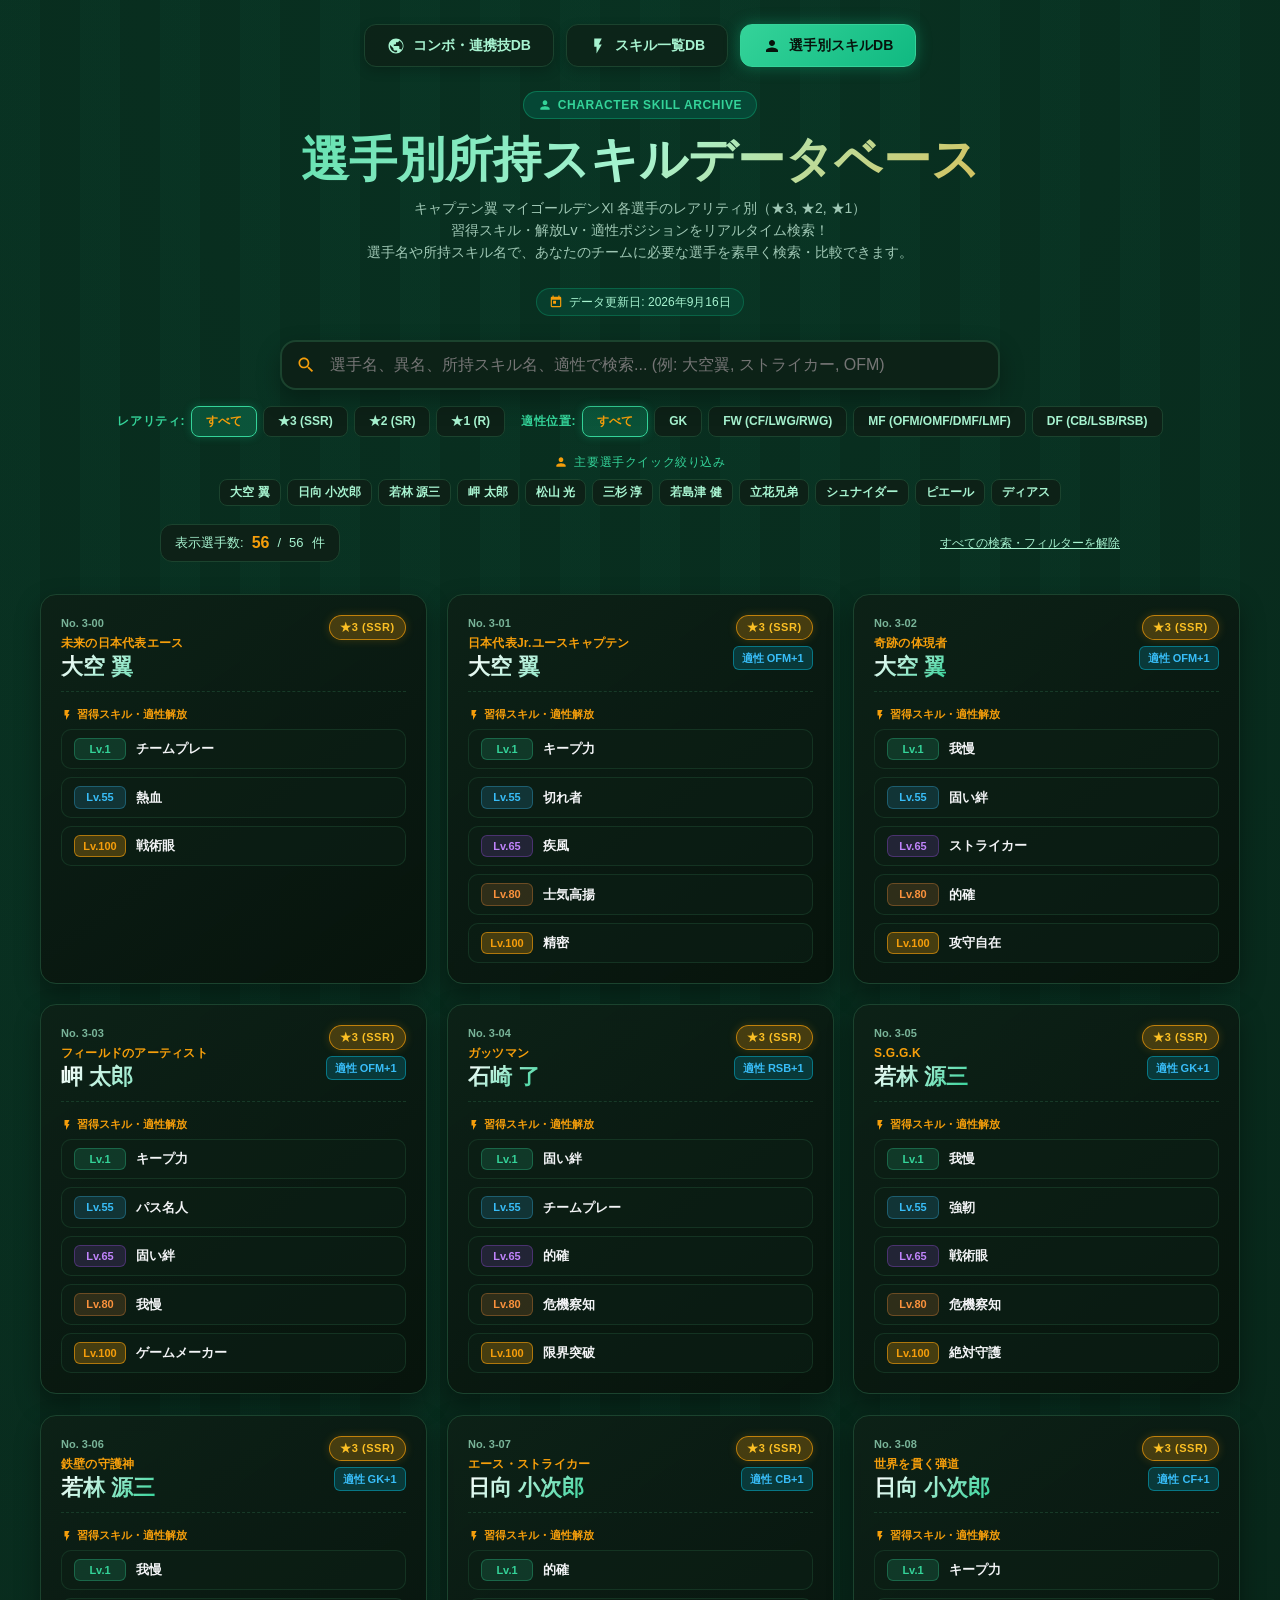
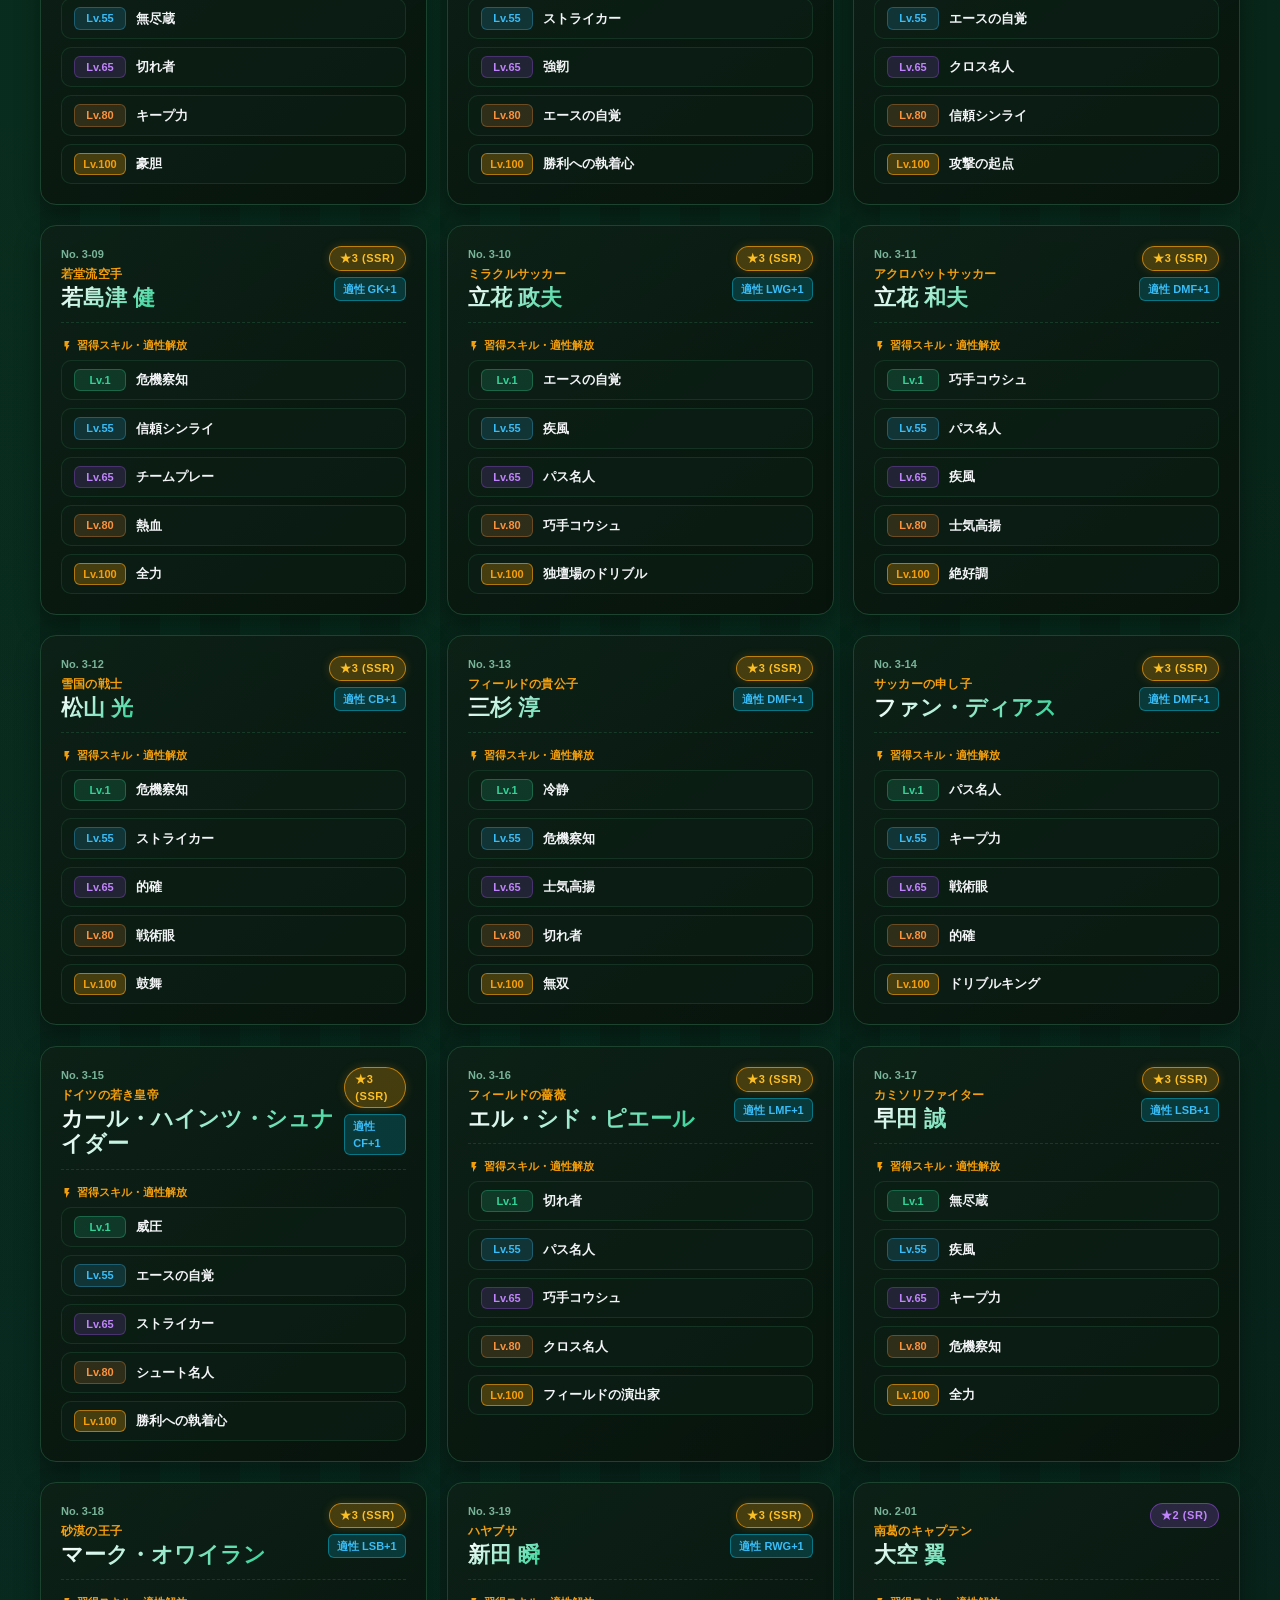
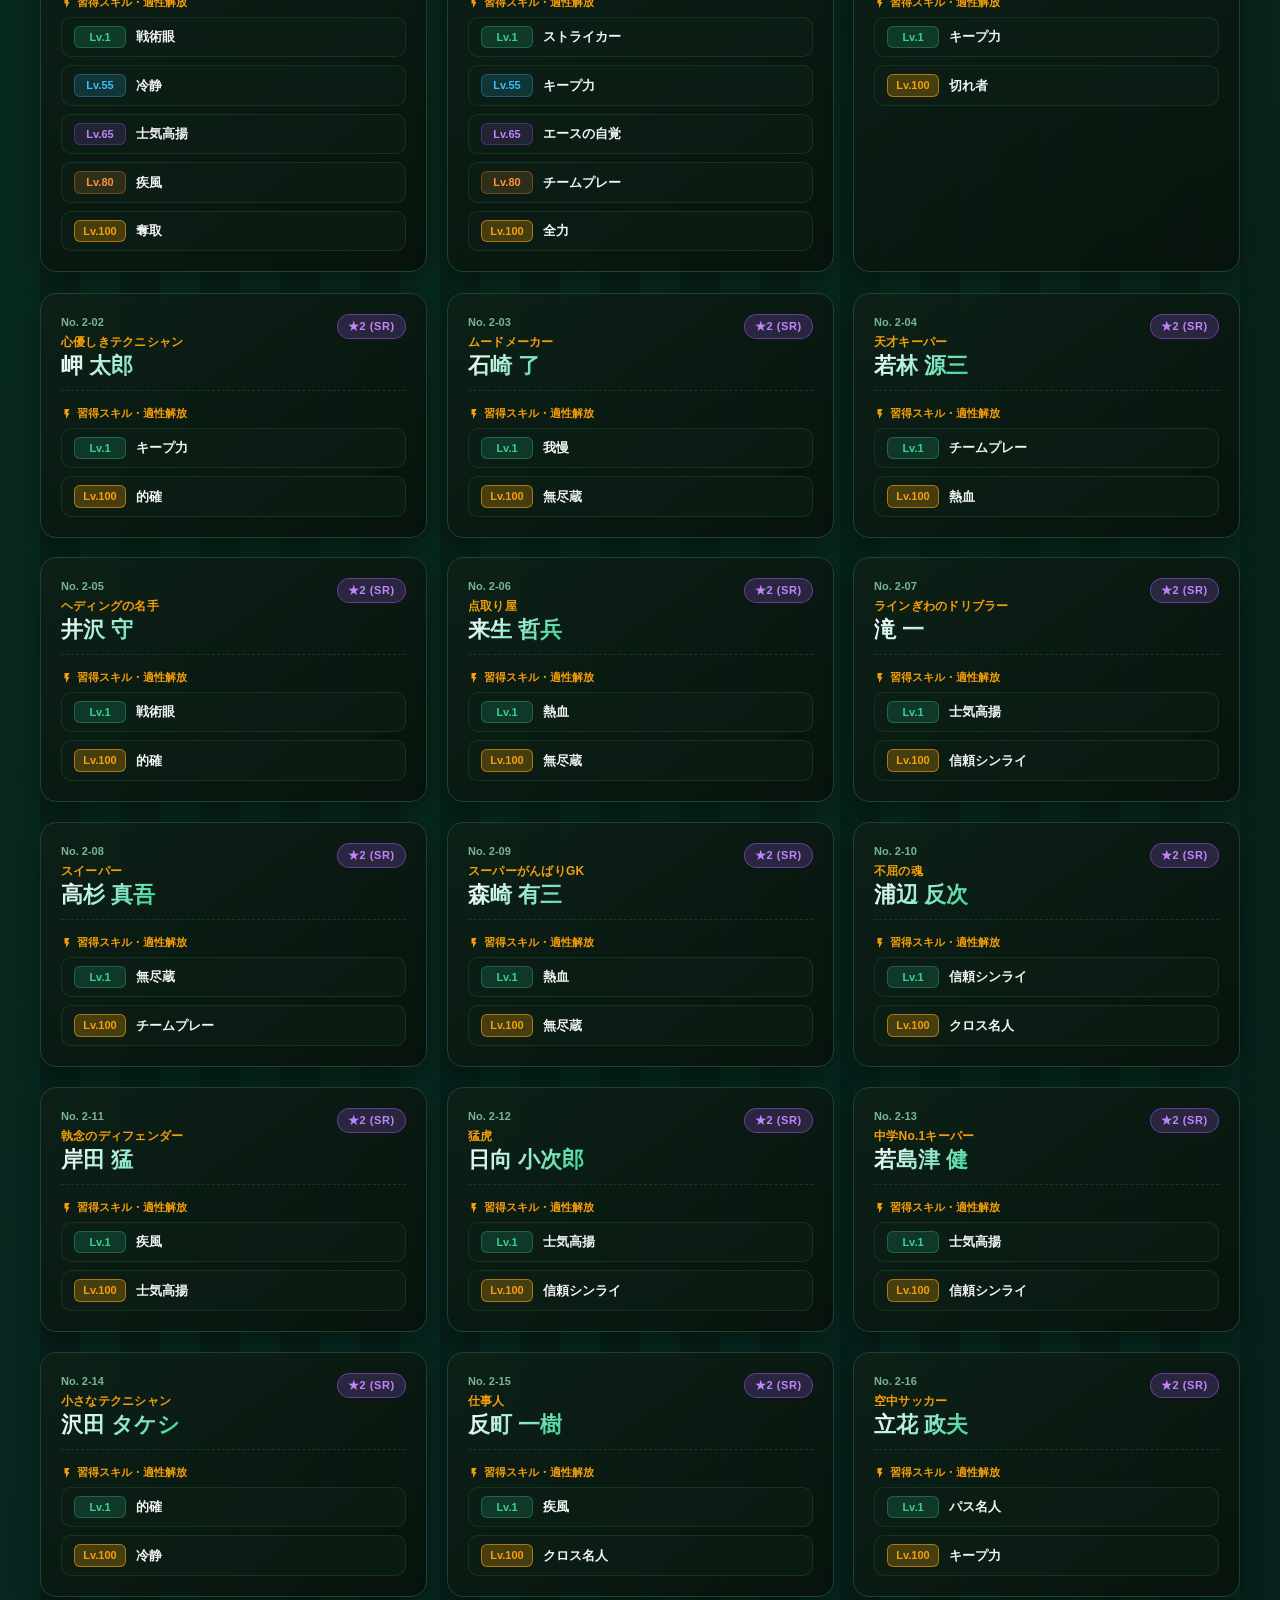
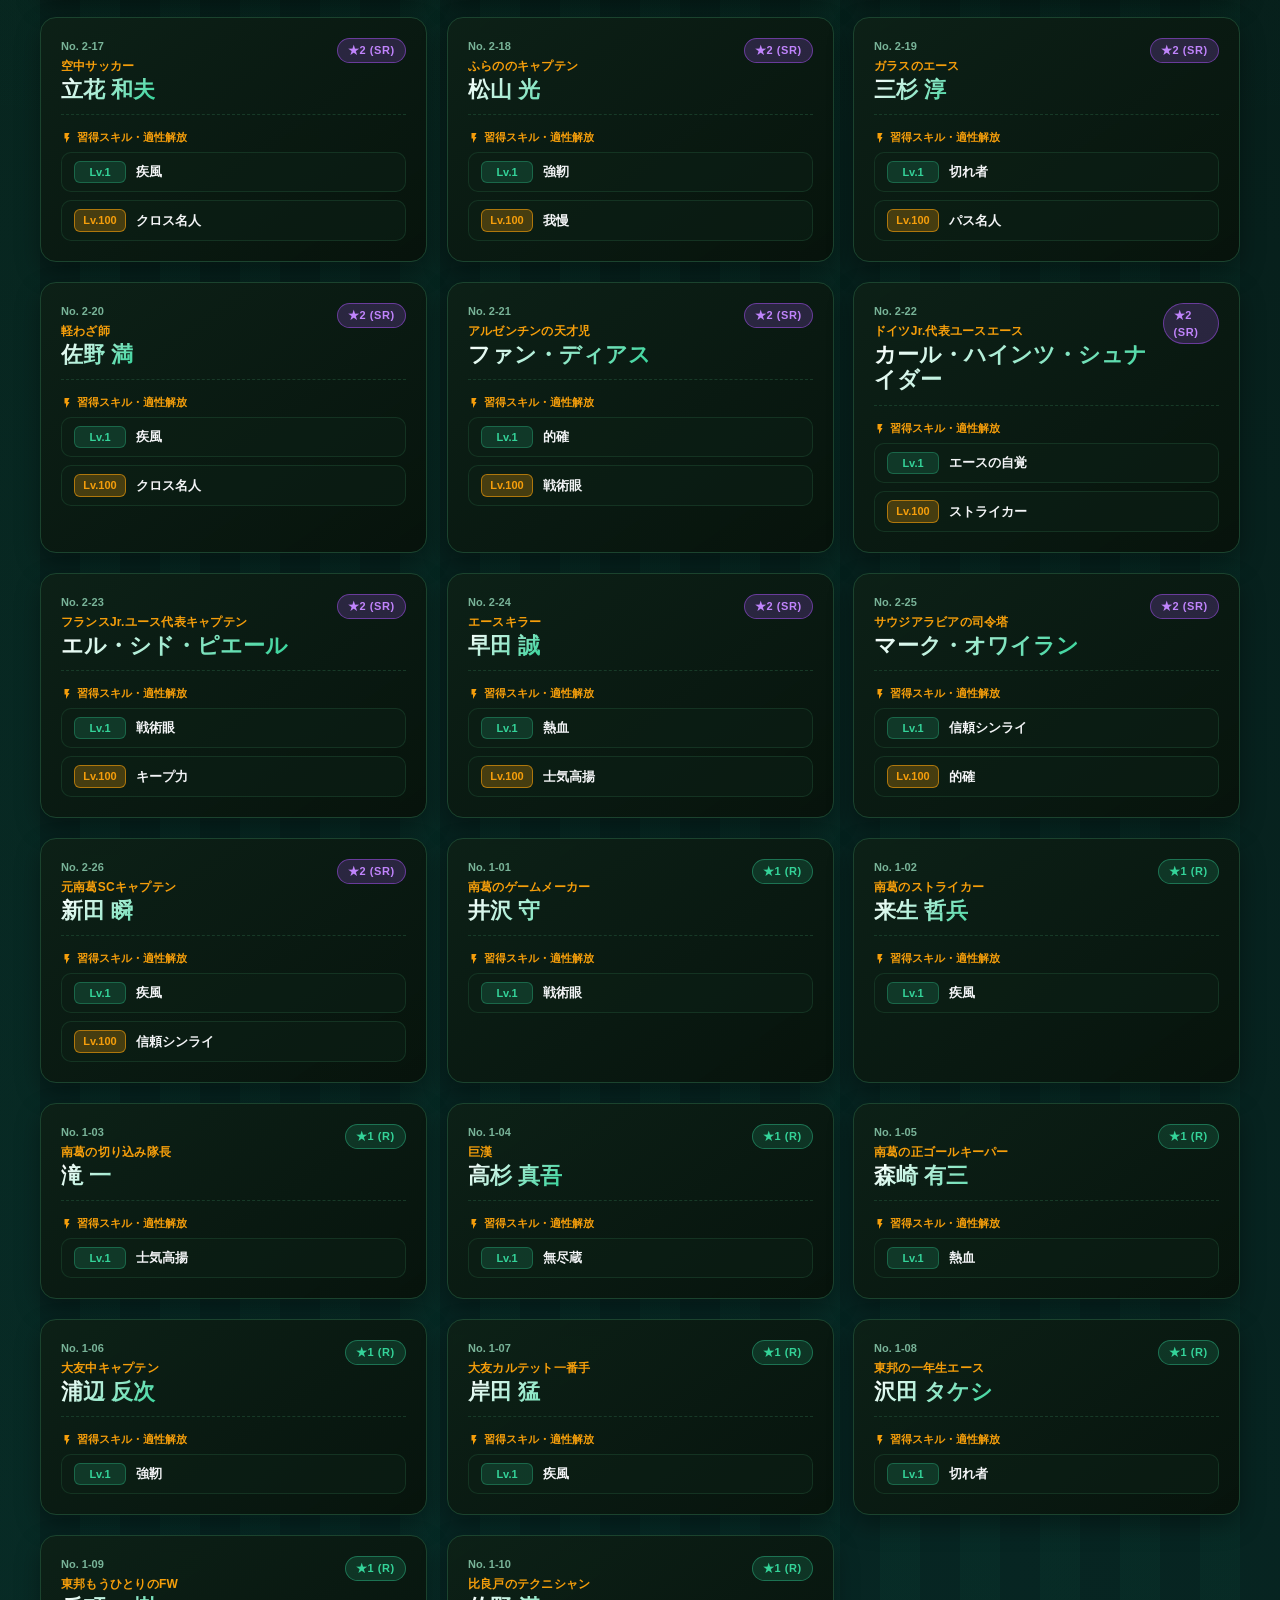
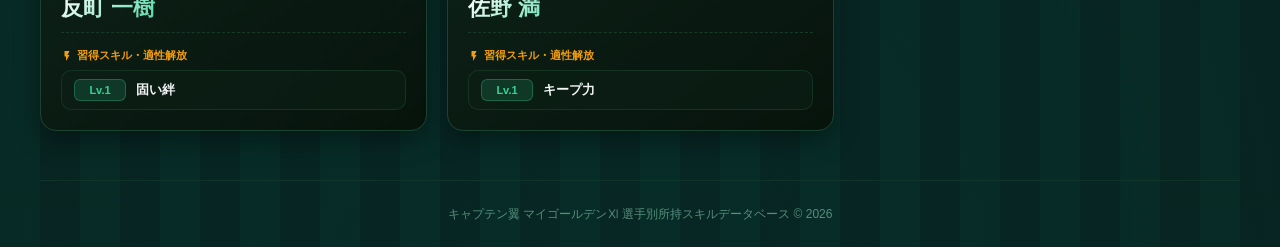
==== character-skill.html @ 82c986fd "Add files via upload" ====
<!DOCTYPE html>
<html lang="ja">

<head>
  <meta charset="UTF-8">
  <meta name="viewport" content="width=device-width, initial-scale=1.0">
  <title>キャプテン翼マイゴールデンⅪ 選手別所持スキルデータベース | Character Skill Database</title>
  <meta name="description" content="キャプテン翼マイゴールデンⅪの各選手（★3, ★2, ★1）が習得するスキル・解放Lv・適性ポジション情報を検索・閲覧できるリアルタイムデータベース">

  <style>
    * {
      box-sizing: border-box;
      margin: 0;
      padding: 0;
    }

    body {
      background-color: #07130c;
      background-image:
        linear-gradient(90deg, rgba(16, 185, 129, 0.04) 50%, transparent 50%),
        radial-gradient(circle at 50% 0%, rgba(16, 185, 129, 0.18), transparent 75%),
        radial-gradient(circle at 50% 100%, rgba(6, 182, 212, 0.12), transparent 75%);
      background-size: 80px 100%, 100% 100%, 100% 100%;
      color: #f3f4f6;
      font-family: -apple-system, BlinkMacSystemFont, "Segoe UI", Roboto, "Helvetica Neue", Arial, "Noto Sans JP", sans-serif;
      min-height: 100vh;
      padding: 24px 16px;
      line-height: 1.5;
    }

    /* スクロールバーのカスタマイズ */
    .custom-scrollbar::-webkit-scrollbar {
      height: 6px;
      width: 6px;
    }

    .custom-scrollbar::-webkit-scrollbar-track {
      background: rgba(10, 30, 20, 0.8);
      border-radius: 9999px;
    }

    .custom-scrollbar::-webkit-scrollbar-thumb {
      background: rgba(16, 185, 129, 0.5);
      border-radius: 9999px;
    }

    .custom-scrollbar::-webkit-scrollbar-thumb:hover {
      background: rgba(16, 185, 129, 0.9);
    }

    /* アニメーション */
    @keyframes fadeInUp {
      from {
        opacity: 0;
        transform: translateY(14px) scale(0.98);
      }

      to {
        opacity: 1;
        transform: translateY(0) scale(1);
      }
    }

    .card-animate {
      animation: fadeInUp 0.35s cubic-bezier(0.16, 1, 0.3, 1) forwards;
    }

    /* ホバーエフェクト */
    .soccer-card-hover {
      transition: all 0.3s cubic-bezier(0.25, 0.8, 0.25, 1);
      position: relative;
      overflow: hidden;
    }

    .soccer-card-hover::before {
      content: '';
      position: absolute;
      top: 0;
      left: -100%;
      width: 50%;
      height: 100%;
      background: linear-gradient(90deg,
          transparent,
          rgba(255, 255, 255, 0.08),
          transparent);
      transform: skewX(-25deg);
      transition: 0.75s;
      pointer-events: none;
    }

    .soccer-card-hover:hover::before {
      left: 150%;
    }

    .soccer-card-hover:hover {
      border-color: rgba(16, 185, 129, 0.7);
      box-shadow:
        0 10px 30px -5px rgba(16, 185, 129, 0.25),
        0 0 15px rgba(245, 158, 11, 0.15);
      transform: translateY(-4px);
    }

    .container {
      max-width: 1200px;
      margin: 0 auto;
    }

    /* サイト共通ナビゲーションタブ */
    .site-nav {
      display: flex;
      justify-content: center;
      gap: 12px;
      margin-bottom: 24px;
      flex-wrap: wrap;
    }

    .site-nav-item {
      display: inline-flex;
      align-items: center;
      gap: 8px;
      padding: 10px 22px;
      border-radius: 12px;
      font-size: 14px;
      font-weight: 700;
      text-decoration: none;
      color: #a7f3d0;
      background-color: rgba(13, 33, 23, 0.8);
      border: 1px solid #1b432e;
      transition: all 0.25s ease;
      box-shadow: 0 4px 12px rgba(0, 0, 0, 0.2);
    }

    .site-nav-item:hover {
      color: #ffffff;
      border-color: rgba(16, 185, 129, 0.6);
      background-color: rgba(16, 185, 129, 0.15);
      transform: translateY(-2px);
    }

    .site-nav-item.active {
      color: #07130c;
      background: linear-gradient(135deg, #34d399 0%, #10b981 100%);
      border-color: #34d399;
      box-shadow: 0 0 15px rgba(16, 185, 129, 0.4);
    }

    /* ヘッダー */
    header {
      text-align: center;
      margin-bottom: 24px;
    }

    .badge {
      display: inline-flex;
      align-items: center;
      gap: 6px;
      padding: 4px 14px;
      border-radius: 9999px;
      background-color: rgba(6, 78, 59, 0.8);
      border: 1px solid rgba(16, 185, 129, 0.4);
      color: #34d399;
      font-size: 12px;
      font-weight: 700;
      letter-spacing: 0.05em;
      margin-bottom: 12px;
    }

    h1 {
      font-size: 2rem;
      font-weight: 900;
      background: linear-gradient(135deg, #34d399 0%, #a7f3d0 50%, #f59e0b 100%);
      -webkit-background-clip: text;
      background-clip: text;
      -webkit-text-fill-color: transparent;
      margin-bottom: 8px;
      line-height: 1.2;
    }

    @media (min-width: 640px) {
      h1 {
        font-size: 3rem;
      }
    }

    .description {
      color: rgba(209, 250, 229, 0.75);
      font-size: 14px;
      max-width: 800px;
      margin: 0 auto;
      line-height: 1.6;
    }

    /* 更新日 */
    .update-date {
      text-align: center;
      margin-bottom: 24px;
    }

    .update-date span {
      display: inline-flex;
      align-items: center;
      gap: 6px;
      padding: 4px 12px;
      border-radius: 9999px;
      background: rgba(6, 78, 59, 0.5);
      border: 1px solid rgba(16, 185, 129, 0.3);
      color: #a7f3d0;
      font-size: 12px;
    }

    /* 検索セクション */
    .search-section {
      margin-bottom: 32px;
    }

    .search-box-wrapper {
      position: relative;
      max-width: 720px;
      margin: 0 auto 16px;
    }

    .search-icon {
      position: absolute;
      left: 16px;
      top: 50%;
      transform: translateY(-50%);
      width: 20px;
      height: 20px;
      fill: #f59e0b;
      pointer-events: none;
    }

    .search-input {
      width: 100%;
      padding: 14px 44px 14px 48px;
      background-color: rgba(13, 33, 23, 0.95);
      border: 2px solid #1b432e;
      border-radius: 16px;
      color: #ffffff;
      font-size: 16px;
      outline: none;
      transition: all 0.25s ease;
      box-shadow: 0 10px 25px rgba(0, 0, 0, 0.3);
    }

    .search-input:focus {
      border-color: #10b981;
      box-shadow: 0 0 20px rgba(16, 185, 129, 0.35);
    }

    .clear-btn {
      position: absolute;
      right: 14px;
      top: 50%;
      transform: translateY(-50%);
      background: none;
      border: none;
      color: rgba(255, 255, 255, 0.5);
      font-size: 18px;
      cursor: pointer;
      display: none;
    }

    .clear-btn:hover {
      color: #f59e0b;
    }

    /* フィルターボタン群 */
    .filter-group-container {
      display: flex;
      flex-wrap: wrap;
      gap: 16px;
      align-items: center;
      justify-content: center;
      margin-top: 14px;
    }

    .filter-label {
      font-size: 12px;
      font-weight: 700;
      color: #34d399;
      letter-spacing: 0.05em;
      margin-right: 6px;
    }

    .filter-buttons {
      display: flex;
      gap: 6px;
      flex-wrap: wrap;
    }

    .filter-btn {
      padding: 6px 14px;
      border-radius: 8px;
      font-size: 12px;
      font-weight: 600;
      background: #0d2117;
      border: 1px solid #1b432e;
      color: #a7f3d0;
      cursor: pointer;
      transition: all 0.2s ease;
    }

    .filter-btn:hover {
      border-color: #10b981;
      color: #ffffff;
    }

    .filter-btn.active {
      background: rgba(16, 185, 129, 0.25);
      border-color: #34d399;
      color: #f59e0b;
      font-weight: 700;
      box-shadow: 0 0 8px rgba(16, 185, 129, 0.3);
    }

    /* キャラクタークイックフィルタータグ */
    .tags-section {
      max-width: 960px;
      margin: 16px auto 0;
    }

    .tags-title {
      font-size: 12px;
      color: #34d399;
      letter-spacing: 0.05em;
      margin-bottom: 8px;
      display: flex;
      align-items: center;
      gap: 6px;
      justify-content: center;
    }

    .tags-container {
      display: flex;
      flex-wrap: wrap;
      gap: 6px;
      justify-content: center;
    }

    .char-quick-tag {
      padding: 4px 10px;
      border-radius: 8px;
      font-size: 12px;
      font-weight: 600;
      background: #0d2117;
      border: 1px solid #1b432e;
      color: #a7f3d0;
      cursor: pointer;
      transition: all 0.2s ease;
    }

    .char-quick-tag:hover {
      border-color: #10b981;
      color: #ffffff;
    }

    .char-quick-tag.active {
      background: rgba(16, 185, 129, 0.3);
      border-color: #34d399;
      color: #f59e0b;
      font-weight: 700;
    }

    /* ステータスバー */
    .status-bar {
      display: flex;
      flex-wrap: wrap;
      align-items: center;
      justify-content: space-between;
      gap: 12px;
      max-width: 960px;
      margin: 18px auto 16px;
      font-size: 13px;
      color: #a7f3d0;
    }

    .result-count-badge {
      display: flex;
      align-items: center;
      gap: 8px;
      padding: 6px 14px;
      background-color: #0d2117;
      border: 1px solid #1b432e;
      border-radius: 12px;
    }

    .result-count-num {
      color: #f59e0b;
      font-weight: 800;
      font-size: 16px;
    }

    .active-filter-badge {
      display: none;
      align-items: center;
      gap: 6px;
      padding: 4px 12px;
      background: rgba(16, 185, 129, 0.2);
      border: 1px solid rgba(16, 185, 129, 0.5);
      border-radius: 9999px;
      color: #a7f3d0;
      font-weight: 700;
    }

    .remove-filter-btn {
      background: none;
      border: none;
      color: #f59e0b;
      cursor: pointer;
      font-weight: bold;
      margin-left: 4px;
    }

    .reset-link {
      color: #a7f3d0;
      text-decoration: underline;
      cursor: pointer;
      background: none;
      border: none;
      font-size: 12px;
    }

    .reset-link:hover {
      color: #f59e0b;
    }

    /* キャラクターカードグリッド */
    .char-skills-grid {
      display: grid;
      grid-template-columns: repeat(1, 1fr);
      gap: 20px;
    }

    @media (min-width: 640px) {
      .char-skills-grid {
        grid-template-columns: repeat(2, 1fr);
      }
    }

    @media (min-width: 1024px) {
      .char-skills-grid {
        grid-template-columns: repeat(3, 1fr);
      }
    }

    /* キャラクターカードスタイル */
    .char-card {
      background: linear-gradient(145deg, rgba(13, 33, 23, 0.95), rgba(7, 19, 12, 0.98));
      border: 1px solid #1b432e;
      border-radius: 16px;
      padding: 20px;
      display: flex;
      flex-direction: column;
      justify-content: flex-start;
      gap: 14px;
      box-shadow: 0 10px 25px rgba(0, 0, 0, 0.35);
    }

    .char-header {
      display: flex;
      align-items: flex-start;
      justify-content: space-between;
      gap: 10px;
      border-bottom: 1px dashed rgba(27, 67, 46, 0.8);
      padding-bottom: 12px;
    }

    .char-title-area {
      display: flex;
      flex-direction: column;
      gap: 2px;
    }

    .char-no-tag {
      font-size: 11px;
      color: #a7f3d0;
      opacity: 0.7;
      font-weight: 700;
    }

    .char-sub-title {
      font-size: 12px;
      font-weight: 700;
      color: #f59e0b;
      letter-spacing: 0.02em;
    }

    .char-name {
      font-size: 1.35rem;
      font-weight: 900;
      color: #ffffff;
      background: linear-gradient(135deg, #ffffff 0%, #34d399 100%);
      -webkit-background-clip: text;
      background-clip: text;
      -webkit-text-fill-color: transparent;
      line-height: 1.2;
    }

    .char-badges {
      display: flex;
      flex-direction: column;
      align-items: flex-end;
      gap: 6px;
    }

    .star-badge {
      padding: 3px 10px;
      border-radius: 9999px;
      font-size: 11px;
      font-weight: 800;
      letter-spacing: 0.05em;
    }

    .star-badge.star3 {
      background: rgba(245, 158, 11, 0.25);
      border: 1px solid rgba(245, 158, 11, 0.7);
      color: #fbbf24;
      box-shadow: 0 0 10px rgba(245, 158, 11, 0.2);
    }

    .star-badge.star2 {
      background: rgba(168, 85, 247, 0.2);
      border: 1px solid rgba(168, 85, 247, 0.5);
      color: #c084fc;
    }

    .star-badge.star1 {
      background: rgba(52, 211, 153, 0.15);
      border: 1px solid rgba(52, 211, 153, 0.4);
      color: #34d399;
    }

    .aptitude-badge {
      padding: 3px 8px;
      border-radius: 6px;
      font-size: 11px;
      font-weight: 800;
      background: rgba(6, 182, 212, 0.2);
      border: 1px solid rgba(6, 182, 212, 0.5);
      color: #38bdf8;
    }

    /* 所持スキルステップリスト */
    .skills-timeline {
      display: flex;
      flex-direction: column;
      gap: 8px;
    }

    .skill-step-item {
      display: flex;
      align-items: center;
      gap: 10px;
      background: rgba(13, 33, 23, 0.6);
      border: 1px solid rgba(27, 67, 46, 0.6);
      border-radius: 10px;
      padding: 8px 12px;
      transition: border-color 0.2s ease;
    }

    .skill-step-item:hover {
      border-color: rgba(16, 185, 129, 0.5);
    }

    .level-tag {
      font-size: 11px;
      font-weight: 800;
      padding: 2px 8px;
      border-radius: 6px;
      min-width: 52px;
      text-align: center;
      flex-shrink: 0;
    }

    .level-tag.lv1 {
      background: rgba(52, 211, 153, 0.15);
      color: #34d399;
      border: 1px solid rgba(52, 211, 153, 0.3);
    }

    .level-tag.lv55 {
      background: rgba(56, 189, 248, 0.15);
      color: #38bdf8;
      border: 1px solid rgba(56, 189, 248, 0.3);
    }

    .level-tag.lv65 {
      background: rgba(168, 85, 247, 0.15);
      color: #c084fc;
      border: 1px solid rgba(168, 85, 247, 0.3);
    }

    .level-tag.lv80 {
      background: rgba(251, 146, 60, 0.15);
      color: #fb923c;
      border: 1px solid rgba(251, 146, 60, 0.3);
    }

    .level-tag.lv100 {
      background: rgba(245, 158, 11, 0.25);
      color: #f59e0b;
      border: 1px solid rgba(245, 158, 11, 0.6);
    }

    .skill-name-text {
      font-size: 13px;
      font-weight: 700;
      color: #f3f4f6;
    }

    /* 該当なし表示 */
    .no-results {
      display: none;
      text-align: center;
      padding: 60px 20px;
      background: rgba(13, 33, 23, 0.6);
      border: 1px dashed #1b432e;
      border-radius: 20px;
      margin: 40px auto;
      max-width: 600px;
    }

    .no-results-title {
      font-size: 18px;
      font-weight: 700;
      color: #f59e0b;
      margin-bottom: 8px;
    }

    .reset-btn-large {
      margin-top: 16px;
      padding: 10px 24px;
      background: linear-gradient(135deg, #10b981 0%, #059669 100%);
      border: none;
      border-radius: 12px;
      color: #ffffff;
      font-weight: 700;
      cursor: pointer;
      box-shadow: 0 4px 14px rgba(16, 185, 129, 0.3);
    }

    .reset-btn-large:hover {
      background: linear-gradient(135deg, #34d399 0%, #10b981 100%);
    }

    footer {
      text-align: center;
      margin-top: 48px;
      padding-top: 24px;
      border-top: 1px solid rgba(27, 67, 46, 0.5);
      color: rgba(167, 243, 208, 0.5);
      font-size: 12px;
    }
  </style>
</head>

<body>

  <div class="container">

    <!-- サイト共通タブナビゲーション -->
    <nav class="site-nav">
      <a href="index.html" class="site-nav-item">
        <svg width="18" height="18" viewBox="0 0 24 24" fill="currentColor">
          <path
            d="M12 2C6.48 2 2 6.48 2 12s4.48 10 10 10 10-4.48 10-10S17.52 2 12 2zm0 18c-4.41 0-8-3.59-8-8 0-.46.05-.91.14-1.35L8.5 15v1c0 1.1.9 2 2 2h3v1.93c-1.39.7-2.96 1.07-4.5 1.07zm6.9-3.09c-.27-.54-.82-.91-1.45-.91h-1v-3c0-.55-.45-1-1-1H9v-2h2c.55 0 1-.45 1-1V7h2c1.1 0 2-.9 2-2v-.41c2.93 1.19 5 4.06 5 7.41 0 1.83-.62 3.52-1.9 4.91z" />
        </svg>
        コンボ・連携技DB
      </a>
      <a href="skill.html" class="site-nav-item">
        <svg width="18" height="18" viewBox="0 0 24 24" fill="currentColor">
          <path d="M7 2v11h3v9l7-12h-4l4-8z" />
        </svg>
        スキル一覧DB
      </a>
      <a href="character-skill.html" class="site-nav-item active">
        <svg width="18" height="18" viewBox="0 0 24 24" fill="currentColor">
          <path
            d="M12 12c2.21 0 4-1.79 4-4s-1.79-4-4-4-4 1.79-4 4 1.79 4 4 4zm0 2c-2.67 0-8 1.34-8 4v2h16v-2c0-2.66-5.33-4-8-4z" />
        </svg>
        選手別スキルDB
      </a>
    </nav>

    <!-- ヘッダー -->
    <header>
      <div class="badge">
        <svg width="14" height="14" viewBox="0 0 24 24" fill="currentColor">
          <path
            d="M12 12c2.21 0 4-1.79 4-4s-1.79-4-4-4-4 1.79-4 4 1.79 4 4 4zm0 2c-2.67 0-8 1.34-8 4v2h16v-2c0-2.66-5.33-4-8-4z" />
        </svg>
        CHARACTER SKILL ARCHIVE
      </div>
      <h1>選手別所持スキルデータベース</h1>
      <p class="description">
        <span style="display: inline-block;">キャプテン翼 マイゴールデンⅪ 各選手のレアリティ別（★3, ★2, ★1）</span><span
          style="display: inline-block;">習得スキル・解放Lv・適性ポジションをリアルタイム検索！</span><br>
        <span style="display: inline-block;">選手名や所持スキル名で、</span><span
          style="display: inline-block;">あなたのチームに必要な選手を素早く検索・比較できます。</span>
      </p>
    </header>

    <!-- 更新日 -->
    <div class="update-date">
      <span>
        <svg width="14" height="14" viewBox="0 0 24 24" fill="#f59e0b">
          <path
            d="M19 3h-1V1h-2v2H8V1H6v2H5c-1.11 0-1.99.9-1.99 2L3 19c0 1.1.89 2 2 2h14c1.1 0 2-.9 2-2V5c0-1.1-.9-2-2-2zm0 16H5V8h14v11zM7 10h5v5H7z" />
        </svg>
        データ更新日: 2026年9月16日
      </span>
    </div>

    <!-- 検索＆フィルターコントロール -->
    <section class="search-section">
      <div class="search-box-wrapper">
        <svg class="search-icon" viewBox="0 0 24 24">
          <path
            d="M15.5 14h-.79l-.28-.27C15.41 12.59 16 11.11 16 9.5 16 5.91 13.09 3 9.5 3S3 5.91 3 9.5 5.91 16 9.5 16c1.61 0 3.09-.59 4.23-1.57l.27.28v.79l5 4.99L20.49 19l-4.99-5zm-6 0C7.01 14 5 11.99 5 9.5S7.01 5 9.5 5 14 7.01 14 9.5 11.99 14 9.5 14z" />
        </svg>
        <input type="text" id="search-input" class="search-input"
          placeholder="選手名、異名、所持スキル名、適性で検索... (例: 大空翼, ストライカー, OFM)" autocomplete="off">
        <button id="btn-clear-search" class="clear-btn">&times;</button>
      </div>

      <!-- フィルターボタン群 -->
      <div class="filter-group-container">
        <!-- レアリティ フィルター -->
        <div style="display: flex; align-items: center;">
          <span class="filter-label">レアリティ:</span>
          <div class="filter-buttons" id="star-filter-group">
            <button class="filter-btn active" data-filter-type="star" data-value="all">すべて</button>
            <button class="filter-btn" data-filter-type="star" data-value="3">★3 (SSR)</button>
            <button class="filter-btn" data-filter-type="star" data-value="2">★2 (SR)</button>
            <button class="filter-btn" data-filter-type="star" data-value="1">★1 (R)</button>
          </div>
        </div>

        <!-- 適性ポジション フィルター -->
        <div style="display: flex; align-items: center;">
          <span class="filter-label">適性位置:</span>
          <div class="filter-buttons" id="apt-filter-group">
            <button class="filter-btn active" data-filter-type="apt" data-value="all">すべて</button>
            <button class="filter-btn" data-filter-type="apt" data-value="GK">GK</button>
            <button class="filter-btn" data-filter-type="apt" data-value="FW">FW (CF/LWG/RWG)</button>
            <button class="filter-btn" data-filter-type="apt" data-value="MF">MF (OFM/OMF/DMF/LMF)</button>
            <button class="filter-btn" data-filter-type="apt" data-value="DF">DF (CB/LSB/RSB)</button>
          </div>
        </div>
      </div>

      <!-- クイック選手タグ -->
      <div class="tags-section">
        <div class="tags-title">
          <svg width="14" height="14" viewBox="0 0 24 24" fill="#f59e0b">
            <path
              d="M12 12c2.21 0 4-1.79 4-4s-1.79-4-4-4-4 1.79-4 4 1.79 4 4 4zm0 2c-2.67 0-8 1.34-8 4v2h16v-2c0-2.66-5.33-4-8-4z" />
          </svg>
          主要選手クイック絞り込み
        </div>
        <div id="char-tags-container" class="tags-container">
          <button class="char-quick-tag" data-char="大空 翼">大空 翼</button>
          <button class="char-quick-tag" data-char="日向 小次郎">日向 小次郎</button>
          <button class="char-quick-tag" data-char="若林 源三">若林 源三</button>
          <button class="char-quick-tag" data-char="岬 太郎">岬 太郎</button>
          <button class="char-quick-tag" data-char="松山 光">松山 光</button>
          <button class="char-quick-tag" data-char="三杉 淳">三杉 淳</button>
          <button class="char-quick-tag" data-char="若島津 健">若島津 健</button>
          <button class="char-quick-tag" data-char="立花">立花兄弟</button>
          <button class="char-quick-tag" data-char="シュナイダー">シュナイダー</button>
          <button class="char-quick-tag" data-char="ピエール">ピエール</button>
          <button class="char-quick-tag" data-char="ディアス">ディアス</button>
        </div>
      </div>

      <!-- ステータスバー -->
      <div class="status-bar">
        <div class="result-count-badge">
          <span>表示選手数:</span>
          <span id="result-count" class="result-count-num">0</span>
          <span>/</span>
          <span id="total-count">0</span>
          <span>件</span>
        </div>

        <div id="active-filter-container" class="active-filter-badge">
          <span>絞り込みフィルター適用中</span>
          <button id="btn-remove-char-filter" class="remove-filter-btn">&times;</button>
        </div>

        <div>
          <button id="btn-reset-all" class="reset-link">すべての検索・フィルターを解除</button>
        </div>
      </div>
    </section>

    <!-- メインコンテンツ -->
    <main>
      <!-- 該当なしメッセージ -->
      <div id="no-results" class="no-results">
        <div class="no-results-title">該当する選手が見つかりませんでした</div>
        <p style="color: rgba(209, 250, 229, 0.6); font-size: 14px;">検索キーワードを変更するか、フィルター条件をリセットしてみてください。</p>
        <button id="btn-no-result-reset" class="reset-btn-large">検索・フィルターをリセット</button>
      </div>

      <!-- キャラクターカード一覧グリッド -->
      <div id="char-skills-grid" class="char-skills-grid"></div>
    </main>

    <footer>
      <p>キャプテン翼 マイゴールデンⅪ 選手別所持スキルデータベース &copy; 2026</p>
    </footer>

  </div>

  <!-- JavaScript アプリケーションロジック -->
  <script>
    (function () {
      // character-skill.xlsx から抽出・加工したマスターデータ
      const CHARACTER_SKILL_MASTER_DATA = [
        { "no": "3-00", "star": 3, "title": "未来の日本代表エースミライニホンダイヒョウ", "name": "大空 翼オオゾラツバサ", "skills": { "lv1": "チームプレー", "lv55": "熱血ネッケツ", "lv65": "", "lv80": "", "lv100": "戦術眼センジュツガン" }, "aptitude": "" },
        { "no": "3-01", "star": 3, "title": "日本代表Jr.ユースキャプテン", "name": "大空 翼", "skills": { "lv1": "キープ力リョク", "lv55": "切れ者キモノ", "lv65": "疾風シップウ", "lv80": "士気高揚シキコウヨウ", "lv100": "精密セイミツ" }, "aptitude": "OFM+1" },
        { "no": "3-02", "star": 3, "title": "奇跡の体現者キセキタイゲンシャ", "name": "大空 翼", "skills": { "lv1": "我慢ガマン", "lv55": "固い絆カタキズナ", "lv65": "ストライカー", "lv80": "的確テキカク", "lv100": "攻守自在コウシュジザイ" }, "aptitude": "OFM+1" },
        { "no": "3-03", "star": 3, "title": "フィールドのアーティスト", "name": "岬 太郎", "skills": { "lv1": "キープ力リョク", "lv55": "パス名人メイジン", "lv65": "固い絆カタキズナ", "lv80": "我慢ガマン", "lv100": "ゲームメーカー" }, "aptitude": "OFM+1" },
        { "no": "3-04", "star": 3, "title": "ガッツマン", "name": "石崎 了", "skills": { "lv1": "固い絆カタキズナ", "lv55": "チームプレー", "lv65": "的確テキカク", "lv80": "危機察知キキサッチ", "lv100": "限界突破ゲンカイトッパ" }, "aptitude": "RSB+1" },
        { "no": "3-05", "star": 3, "title": "S.G.G.K", "name": "若林 源三", "skills": { "lv1": "我慢ガマン", "lv55": "強靭キョウジン", "lv65": "戦術眼センジュツガン", "lv80": "危機察知キキサッチ", "lv100": "絶対守護ゼッタイシュゴ" }, "aptitude": "GK+1" },
        { "no": "3-06", "star": 3, "title": "鉄壁の守護神テッペキシュゴシン", "name": "若林 源三", "skills": { "lv1": "我慢ガマン", "lv55": "無尽蔵ムジンゾウ", "lv65": "切れ者キモノ", "lv80": "キープ力リョク", "lv100": "豪胆ゴウタン" }, "aptitude": "GK+1" },
        { "no": "3-07", "star": 3, "title": "エース・ストライカー", "name": "日向 小次郎", "skills": { "lv1": "的確テキカク", "lv55": "ストライカー", "lv65": "強靭キョウジン", "lv80": "エースの自覚ジカク", "lv100": "勝利への執着心ショウリシュウチャクシン" }, "aptitude": "CB+1" },
        { "no": "3-08", "star": 3, "title": "世界を貫く弾道セカイツラヌダンドウ", "name": "日向 小次郎", "skills": { "lv1": "キープ力リョク", "lv55": "エースの自覚ジカク", "lv65": "クロス名人メイジン", "lv80": "信頼シンライ", "lv100": "攻撃の起点コウゲキキテン" }, "aptitude": "CF+1" },
        { "no": "3-09", "star": 3, "title": "若堂流空手", "name": "若島津 健", "skills": { "lv1": "危機察知キキサッチ", "lv55": "信頼シンライ", "lv65": "チームプレー", "lv80": "熱血ネッケツ", "lv100": "全力ゼンリョク" }, "aptitude": "GK+1" },
        { "no": "3-10", "star": 3, "title": "ミラクルサッカー", "name": "立花 政夫", "skills": { "lv1": "エースの自覚ジカク", "lv55": "疾風シップウ", "lv65": "パス名人メイジン", "lv80": "巧手コウシュ", "lv100": "独壇場のドリブルドクダンジョウ" }, "aptitude": "LWG+1" },
        { "no": "3-11", "star": 3, "title": "アクロバットサッカー", "name": "立花 和夫", "skills": { "lv1": "巧手コウシュ", "lv55": "パス名人メイジン", "lv65": "疾風シップウ", "lv80": "士気高揚シキコウヨウ", "lv100": "絶好調ゼッコウチョウ" }, "aptitude": "DMF+1" },
        { "no": "3-12", "star": 3, "title": "雪国の戦士", "name": "松山 光", "skills": { "lv1": "危機察知キキサッチ", "lv55": "ストライカー", "lv65": "的確テキカク", "lv80": "戦術眼センジュツガン", "lv100": "鼓舞コブ" }, "aptitude": "CB+1" },
        { "no": "3-13", "star": 3, "title": "フィールドの貴公子", "name": "三杉 淳", "skills": { "lv1": "冷静レイセイ", "lv55": "危機察知キキサッチ", "lv65": "士気高揚シキコウヨウ", "lv80": "切れ者キモノ", "lv100": "無双ムソウ" }, "aptitude": "DMF+1" },
        { "no": "3-14", "star": 3, "title": "サッカーの申し子", "name": "ファン・ディアス", "skills": { "lv1": "パス名人メイジン", "lv55": "キープ力リョク", "lv65": "戦術眼センジュツガン", "lv80": "的確テキカク", "lv100": "ドリブルキング" }, "aptitude": "DMF+1" },
        { "no": "3-15", "star": 3, "title": "ドイツの若き皇帝", "name": "カール・ハインツ・シュナイダー", "skills": { "lv1": "威圧イアツ", "lv55": "エースの自覚ジカク", "lv65": "ストライカー", "lv80": "シュート名人メイジン", "lv100": "勝利への執着心ショウリシュウチャクシン" }, "aptitude": "CF+1" },
        { "no": "3-16", "star": 3, "title": "フィールドの薔薇", "name": "エル・シド・ピエール", "skills": { "lv1": "切れ者キモノ", "lv55": "パス名人メイジン", "lv65": "巧手コウシュ", "lv80": "クロス名人メイジン", "lv100": "フィールドの演出家エンシュツカ" }, "aptitude": "LMF+1" },
        { "no": "3-17", "star": 3, "title": "カミソリファイター", "name": "早田 誠", "skills": { "lv1": "無尽蔵ムジンゾウ", "lv55": "疾風シップウ", "lv65": "キープ力リョク", "lv80": "危機察知キキサッチ", "lv100": "全力ゼンリョク" }, "aptitude": "LSB+1" },
        { "no": "3-18", "star": 3, "title": "砂漠の王子", "name": "マーク・オワイラン", "skills": { "lv1": "戦術眼センジュツガン", "lv55": "冷静レイセイ", "lv65": "士気高揚シキコウヨウ", "lv80": "疾風シップウ", "lv100": "奪取ダッシュ" }, "aptitude": "LSB+1" },
        { "no": "3-19", "star": 3, "title": "ハヤブサ", "name": "新田 瞬", "skills": { "lv1": "ストライカー", "lv55": "キープ力リョク", "lv65": "エースの自覚ジカク", "lv80": "チームプレー", "lv100": "全力ゼンリョク" }, "aptitude": "RWG+1" },
        { "no": "2-01", "star": 2, "title": "南葛のキャプテン", "name": "大空 翼", "skills": { "lv1": "キープ力リョク", "lv55": "", "lv65": "", "lv80": "", "lv100": "切れ者キモノ" }, "aptitude": "" },
        { "no": "2-02", "star": 2, "title": "心優しきテクニシャン", "name": "岬 太郎", "skills": { "lv1": "キープ力リョク", "lv55": "", "lv65": "", "lv80": "", "lv100": "的確テキカク" }, "aptitude": "" },
        { "no": "2-03", "star": 2, "title": "ムードメーカー", "name": "石崎 了", "skills": { "lv1": "我慢ガマン", "lv55": "", "lv65": "", "lv80": "", "lv100": "無尽蔵ムジンゾウ" }, "aptitude": "" },
        { "no": "2-04", "star": 2, "title": "天才キーパー", "name": "若林 源三", "skills": { "lv1": "チームプレー", "lv55": "", "lv65": "", "lv80": "", "lv100": "熱血ネッケツ" }, "aptitude": "" },
        { "no": "2-05", "star": 2, "title": "ヘディングの名手", "name": "井沢 守", "skills": { "lv1": "戦術眼センジュツガン", "lv55": "", "lv65": "", "lv80": "", "lv100": "的確テキカク" }, "aptitude": "" },
        { "no": "2-06", "star": 2, "title": "点取り屋", "name": "来生 哲兵", "skills": { "lv1": "熱血ネッケツ", "lv55": "", "lv65": "", "lv80": "", "lv100": "無尽蔵ムジンゾウ" }, "aptitude": "" },
        { "no": "2-07", "star": 2, "title": "ラインぎわのドリブラー", "name": "滝 一", "skills": { "lv1": "士気高揚シキコウヨウ", "lv55": "", "lv65": "", "lv80": "", "lv100": "信頼シンライ" }, "aptitude": "" },
        { "no": "2-08", "star": 2, "title": "スイーパー", "name": "高杉 真吾", "skills": { "lv1": "無尽蔵ムジンゾウ", "lv55": "", "lv65": "", "lv80": "", "lv100": "チームプレー" }, "aptitude": "" },
        { "no": "2-09", "star": 2, "title": "スーパーがんばりGK", "name": "森崎 有三", "skills": { "lv1": "熱血ネッケツ", "lv55": "", "lv65": "", "lv80": "", "lv100": "無尽蔵ムジンゾウ" }, "aptitude": "" },
        { "no": "2-10", "star": 2, "title": "不屈の魂", "name": "浦辺 反次", "skills": { "lv1": "信頼シンライ", "lv55": "", "lv65": "", "lv80": "", "lv100": "クロス名人メイジン" }, "aptitude": "" },
        { "no": "2-11", "star": 2, "title": "執念のディフェンダー", "name": "岸田 猛", "skills": { "lv1": "疾風シップウ", "lv55": "", "lv65": "", "lv80": "", "lv100": "士気高揚シキコウヨウ" }, "aptitude": "" },
        { "no": "2-12", "star": 2, "title": "猛虎", "name": "日向 小次郎", "skills": { "lv1": "士気高揚シキコウヨウ", "lv55": "", "lv65": "", "lv80": "", "lv100": "信頼シンライ" }, "aptitude": "" },
        { "no": "2-13", "star": 2, "title": "中学No.1キーパー", "name": "若島津 健", "skills": { "lv1": "士気高揚シキコウヨウ", "lv55": "", "lv65": "", "lv80": "", "lv100": "信頼シンライ" }, "aptitude": "" },
        { "no": "2-14", "star": 2, "title": "小さなテクニシャン", "name": "沢田 タケシ", "skills": { "lv1": "的確テキカク", "lv55": "", "lv65": "", "lv80": "", "lv100": "冷静レイセイ" }, "aptitude": "" },
        { "no": "2-15", "star": 2, "title": "仕事人", "name": "反町 一樹", "skills": { "lv1": "疾風シップウ", "lv55": "", "lv65": "", "lv80": "", "lv100": "クロス名人メイジン" }, "aptitude": "" },
        { "no": "2-16", "star": 2, "title": "空中サッカー", "name": "立花 政夫", "skills": { "lv1": "パス名人メイジン", "lv55": "", "lv65": "", "lv80": "", "lv100": "キープ力リョク" }, "aptitude": "" },
        { "no": "2-17", "star": 2, "title": "空中サッカー", "name": "立花 和夫", "skills": { "lv1": "疾風シップウ", "lv55": "", "lv65": "", "lv80": "", "lv100": "クロス名人メイジン" }, "aptitude": "" },
        { "no": "2-18", "star": 2, "title": "ふらののキャプテン", "name": "松山 光", "skills": { "lv1": "強靭キョウジン", "lv55": "", "lv65": "", "lv80": "", "lv100": "我慢ガマン" }, "aptitude": "" },
        { "no": "2-19", "star": 2, "title": "ガラスのエース", "name": "三杉 淳", "skills": { "lv1": "切れ者キモノ", "lv55": "", "lv65": "", "lv80": "", "lv100": "パス名人メイジン" }, "aptitude": "" },
        { "no": "2-20", "star": 2, "title": "軽わざ師", "name": "佐野 満", "skills": { "lv1": "疾風シップウ", "lv55": "", "lv65": "", "lv80": "", "lv100": "クロス名人メイジン" }, "aptitude": "" },
        { "no": "2-21", "star": 2, "title": "アルゼンチンの天才児", "name": "ファン・ディアス", "skills": { "lv1": "的確テキカク", "lv55": "", "lv65": "", "lv80": "", "lv100": "戦術眼センジュツガン" }, "aptitude": "" },
        { "no": "2-22", "star": 2, "title": "ドイツJr.代表ユースエース", "name": "カール・ハインツ・シュナイダー", "skills": { "lv1": "エースの自覚ジカク", "lv55": "", "lv65": "", "lv80": "", "lv100": "ストライカー" }, "aptitude": "" },
        { "no": "2-23", "star": 2, "title": "フランスJr.ユース代表キャプテン", "name": "エル・シド・ピエール", "skills": { "lv1": "戦術眼センジュツガン", "lv55": "", "lv65": "", "lv80": "", "lv100": "キープ力リョク" }, "aptitude": "" },
        { "no": "2-24", "star": 2, "title": "エースキラー", "name": "早田 誠", "skills": { "lv1": "熱血ネッケツ", "lv55": "", "lv65": "", "lv80": "", "lv100": "士気高揚シキコウヨウ" }, "aptitude": "" },
        { "no": "2-25", "star": 2, "title": "サウジアラビアの司令塔", "name": "マーク・オワイラン", "skills": { "lv1": "信頼シンライ", "lv55": "", "lv65": "", "lv80": "", "lv100": "的確テキカク" }, "aptitude": "" },
        { "no": "2-26", "star": 2, "title": "元南葛SCキャプテン", "name": "新田 瞬", "skills": { "lv1": "疾風シップウ", "lv55": "", "lv65": "", "lv80": "", "lv100": "信頼シンライ" }, "aptitude": "" },
        { "no": "1-01", "star": 1, "title": "南葛のゲームメーカー", "name": "井沢 守", "skills": { "lv1": "戦術眼センジュツガン", "lv55": "", "lv65": "", "lv80": "", "lv100": "" }, "aptitude": "" },
        { "no": "1-02", "star": 1, "title": "南葛のストライカー", "name": "来生 哲兵", "skills": { "lv1": "疾風シップウ", "lv55": "", "lv65": "", "lv80": "", "lv100": "" }, "aptitude": "" },
        { "no": "1-03", "star": 1, "title": "南葛の切り込み隊長", "name": "滝 一", "skills": { "lv1": "士気高揚シキコウヨウ", "lv55": "", "lv65": "", "lv80": "", "lv100": "" }, "aptitude": "" },
        { "no": "1-04", "star": 1, "title": "巨漢", "name": "高杉 真吾", "skills": { "lv1": "無尽蔵ムジンゾウ", "lv55": "", "lv65": "", "lv80": "", "lv100": "" }, "aptitude": "" },
        { "no": "1-05", "star": 1, "title": "南葛の正ゴールキーパー", "name": "森崎 有三", "skills": { "lv1": "熱血ネッケツ", "lv55": "", "lv65": "", "lv80": "", "lv100": "" }, "aptitude": "" },
        { "no": "1-06", "star": 1, "title": "大友中キャプテン", "name": "浦辺 反次", "skills": { "lv1": "強靭キョウジン", "lv55": "", "lv65": "", "lv80": "", "lv100": "" }, "aptitude": "" },
        { "no": "1-07", "star": 1, "title": "大友カルテット一番手", "name": "岸田 猛", "skills": { "lv1": "疾風シップウ", "lv55": "", "lv65": "", "lv80": "", "lv100": "" }, "aptitude": "" },
        { "no": "1-08", "star": 1, "title": "東邦の一年生エース", "name": "沢田 タケシ", "skills": { "lv1": "切れ者キモノ", "lv55": "", "lv65": "", "lv80": "", "lv100": "" }, "aptitude": "" },
        { "no": "1-09", "star": 1, "title": "東邦もうひとりのFW", "name": "反町 一樹", "skills": { "lv1": "固い絆カタキズナ", "lv55": "", "lv65": "", "lv80": "", "lv100": "" }, "aptitude": "" },
        { "no": "1-10", "star": 1, "title": "比良戸のテクニシャン", "name": "佐野 満", "skills": { "lv1": "キープ力リョク", "lv55": "", "lv65": "", "lv80": "", "lv100": "" }, "aptitude": "" }
      ];

      // 状態管理
      let currentStarFilter = 'all';
      let currentAptFilter = 'all';
      let currentSelectedCharTag = null;
      let currentSearchQuery = '';

      // ルビ消去表示用ヘルパー
      const RUBY_LIST = [
        "ミライニホンダイヒョウ", "キセキタイゲンシャ", "テッペキシュゴシン", "セカイツラヌダンドウ",
        "ショウリシュウチャクシン", "ドクダンジョウ", "ゼッコウチョウ", "エンシュツカ", "ネッケツ",
        "キモノ", "シップウ", "シキコウヨウ", "セイミツ", "カタキズナ", "テキカク", "コウシュジザイ",
        "メイジン", "ガマン", "キキサッチ", "ゲンカイトッパ", "キョウジン", "センジュツガン",
        "ゼッタイシュゴ", "ムジンゾウ", "ゴウタン", "ジカク", "コウゲキキテン", "レイセイ",
        "ムソウ", "イアツ", "ダッシュ", "ゼンリョク", "コブ", "オオゾラツバサ", "リョク"
      ];

      function cleanRubyText(str) {
        if (!str) return '';
        let s = String(str).trim();
        for (const r of RUBY_LIST) {
          if (s.endsWith(r) && s.length > r.length) {
            s = s.slice(0, s.length - r.length).trim();
          }
        }
        return s;
      }

      function normalizeText(str) {
        if (!str) return '';
        try {
          return str
            .normalize('NFKC')
            .toLowerCase()
            .replace(/[\u30a1-\u30f6]/g, match => String.fromCharCode(match.charCodeAt(0) - 0x60))
            .trim();
        } catch (e) {
          return String(str).toLowerCase().trim();
        }
      }

      function escapeHtml(str) {
        if (!str) return '';
        return str
          .replace(/&/g, '&amp;')
          .replace(/</g, '&lt;')
          .replace(/>/g, '&gt;')
          .replace(/"/g, '&quot;')
          .replace(/'/g, '&#039;');
      }

      // DOM要素
      const searchInput = document.getElementById('search-input');
      const btnClearSearch = document.getElementById('btn-clear-search');
      const charSkillsGrid = document.getElementById('char-skills-grid');
      const noResults = document.getElementById('no-results');
      const resultCount = document.getElementById('result-count');
      const totalCount = document.getElementById('total-count');
      const activeFilterContainer = document.getElementById('active-filter-container');
      const btnRemoveCharFilter = document.getElementById('btn-remove-char-filter');
      const btnResetAll = document.getElementById('btn-reset-all');
      const btnNoResultReset = document.getElementById('btn-no-result-reset');
      const charTagsContainer = document.getElementById('char-tags-container');

      // スキルステップリストのレンダリング
      function renderSkillStepsHtml(skills, star) {
        const steps = [];

        if (skills.lv1) steps.push({ lv: 'Lv.1', name: cleanRubyText(skills.lv1), cls: 'lv1' });
        if (skills.lv55) steps.push({ lv: 'Lv.55', name: cleanRubyText(skills.lv55), cls: 'lv55' });
        if (skills.lv65) steps.push({ lv: 'Lv.65', name: cleanRubyText(skills.lv65), cls: 'lv65' });
        if (skills.lv80) steps.push({ lv: 'Lv.80', name: cleanRubyText(skills.lv80), cls: 'lv80' });
        if (skills.lv100) steps.push({ lv: 'Lv.100', name: cleanRubyText(skills.lv100), cls: 'lv100' });

        if (steps.length === 0) {
          return '<div class="skill-name-text" style="color: rgba(255,255,255,0.4); font-size:12px;">所持スキル情報なし</div>';
        }

        return '<div class="skills-timeline">' +
          steps.map(step => `
            <div class="skill-step-item">
              <span class="level-tag ${step.cls}">${step.lv}</span>
              <span class="skill-name-text">${escapeHtml(step.name)}</span>
            </div>
          `).join('') +
          '</div>';
      }

      // カード作成
      function createCharCardElement(item, index) {
        const card = document.createElement('div');
        card.className = 'char-card soccer-card-hover card-animate';
        card.style.animationDelay = `${(index % 12) * 0.04}s`;

        const starClass = `star${item.star}`;
        const starText = item.star === 3 ? '★3 (SSR)' : (item.star === 2 ? '★2 (SR)' : '★1 (R)');

        const displayTitle = cleanRubyText(item.title);
        const displayName = cleanRubyText(item.name);

        const aptitudeHtml = item.aptitude
          ? `<span class="aptitude-badge">適性 ${escapeHtml(item.aptitude)}</span>`
          : '';

        card.innerHTML = `
          <div class="char-header">
            <div class="char-title-area">
              <span class="char-no-tag">No. ${escapeHtml(item.no)}</span>
              ${displayTitle ? `<span class="char-sub-title">${escapeHtml(displayTitle)}</span>` : ''}
              <h2 class="char-name">${escapeHtml(displayName)}</h2>
            </div>
            <div class="char-badges">
              <span class="star-badge ${starClass}">${starText}</span>
              ${aptitudeHtml}
            </div>
          </div>

          <div style="display: flex; flex-direction: column; gap: 6px;">
            <div style="font-size: 11px; font-weight: 700; color: #f59e0b; display: flex; align-items: center; gap: 4px;">
              <svg width="12" height="12" viewBox="0 0 24 24" fill="currentColor">
                <path d="M7 2v11h3v9l7-12h-4l4-8z"/>
              </svg>
              習得スキル・適性解放
            </div>
            ${renderSkillStepsHtml(item.skills, item.star)}
          </div>
        `;

        return card;
      }

      // フィルタリング処理
      function applyFilters() {
        const queryNorm = normalizeText(currentSearchQuery);

        const filtered = CHARACTER_SKILL_MASTER_DATA.filter(item => {
          // 1. レアリティ
          if (currentStarFilter !== 'all') {
            if (String(item.star) !== String(currentStarFilter)) return false;
          }

          // 2. ポジション適性
          if (currentAptFilter !== 'all') {
            const apt = item.aptitude.toUpperCase();
            if (currentAptFilter === 'GK') {
              if (!apt.includes('GK')) return false;
            } else if (currentAptFilter === 'FW') {
              if (!apt.includes('CF') && !apt.includes('LWG') && !apt.includes('RWG')) return false;
            } else if (currentAptFilter === 'MF') {
              if (!apt.includes('OFM') && !apt.includes('OMF') && !apt.includes('DMF') && !apt.includes('LMF') && !apt.includes('RMF')) return false;
            } else if (currentAptFilter === 'DF') {
              if (!apt.includes('CB') && !apt.includes('LSB') && !apt.includes('RSB')) return false;
            }
          }

          // 3. 選手クイックタグ
          if (currentSelectedCharTag) {
            const cleanName = cleanRubyText(item.name);
            if (!cleanName.includes(currentSelectedCharTag) && !item.name.includes(currentSelectedCharTag)) return false;
          }

          // 4. フリーワード検索
          if (queryNorm) {
            const titleNorm = normalizeText(item.title);
            const nameNorm = normalizeText(item.name);
            const cleanTitleNorm = normalizeText(cleanRubyText(item.title));
            const cleanNameNorm = normalizeText(cleanRubyText(item.name));
            const aptNorm = normalizeText(item.aptitude);
            const skillsNorm = normalizeText(Object.values(item.skills).join(' '));

            const isMatch = titleNorm.includes(queryNorm) ||
              nameNorm.includes(queryNorm) ||
              cleanTitleNorm.includes(queryNorm) ||
              cleanNameNorm.includes(queryNorm) ||
              aptNorm.includes(queryNorm) ||
              skillsNorm.includes(queryNorm);

            if (!isMatch) return false;
          }

          return true;
        });

        renderGrid(filtered);
      }

      // グリッド描画
      function renderGrid(items) {
        charSkillsGrid.innerHTML = '';
        resultCount.textContent = items.length;
        totalCount.textContent = CHARACTER_SKILL_MASTER_DATA.length;

        const isFiltered = currentStarFilter !== 'all' ||
          currentAptFilter !== 'all' ||
          currentSelectedCharTag !== null ||
          currentSearchQuery.trim() !== '';

        activeFilterContainer.style.display = isFiltered ? 'flex' : 'none';

        if (items.length === 0) {
          charSkillsGrid.style.display = 'none';
          noResults.style.display = 'block';
        } else {
          charSkillsGrid.style.display = 'grid';
          noResults.style.display = 'none';

          const fragment = document.createDocumentFragment();
          items.forEach((item, idx) => {
            fragment.appendChild(createCharCardElement(item, idx));
          });
          charSkillsGrid.appendChild(fragment);
        }
      }

      // リセット
      function resetAllFilters() {
        currentStarFilter = 'all';
        currentAptFilter = 'all';
        currentSelectedCharTag = null;
        currentSearchQuery = '';
        searchInput.value = '';
        btnClearSearch.style.display = 'none';

        document.querySelectorAll('.filter-btn').forEach(btn => {
          if (btn.dataset.value === 'all') {
            btn.classList.add('active');
          } else {
            btn.classList.remove('active');
          }
        });

        document.querySelectorAll('.char-quick-tag').forEach(tag => {
          tag.classList.remove('active');
        });

        applyFilters();
      }

      // イベントリスナー
      function setupEvents() {
        // 検索入力
        searchInput.addEventListener('input', (e) => {
          currentSearchQuery = e.target.value;
          btnClearSearch.style.display = currentSearchQuery ? 'block' : 'none';
          applyFilters();
        });

        // 検索クリア
        btnClearSearch.addEventListener('click', () => {
          searchInput.value = '';
          currentSearchQuery = '';
          btnClearSearch.style.display = 'none';
          searchInput.focus();
          applyFilters();
        });

        // フィルターボタン群
        document.querySelectorAll('.filter-btn').forEach(btn => {
          btn.addEventListener('click', (e) => {
            const filterType = e.target.dataset.filterType;
            const filterValue = e.target.dataset.value;

            const parentGroup = e.target.closest('.filter-buttons');
            if (parentGroup) {
              parentGroup.querySelectorAll('.filter-btn').forEach(b => b.classList.remove('active'));
            }
            e.target.classList.add('active');

            if (filterType === 'star') {
              currentStarFilter = filterValue;
            } else if (filterType === 'apt') {
              currentAptFilter = filterValue;
            }

            applyFilters();
          });
        });

        // 選手クイックタグ
        document.querySelectorAll('.char-quick-tag').forEach(tag => {
          tag.addEventListener('click', (e) => {
            const charName = e.target.dataset.char;
            if (currentSelectedCharTag === charName) {
              currentSelectedCharTag = null;
              e.target.classList.remove('active');
            } else {
              document.querySelectorAll('.char-quick-tag').forEach(t => t.classList.remove('active'));
              currentSelectedCharTag = charName;
              e.target.classList.add('active');
            }
            applyFilters();
          });
        });

        // リセットボタン類
        btnRemoveCharFilter.addEventListener('click', resetAllFilters);
        btnResetAll.addEventListener('click', resetAllFilters);
        btnNoResultReset.addEventListener('click', resetAllFilters);
      }

      // 初期化
      setupEvents();
      applyFilters();

    })();
  </script>
</body>

</html>
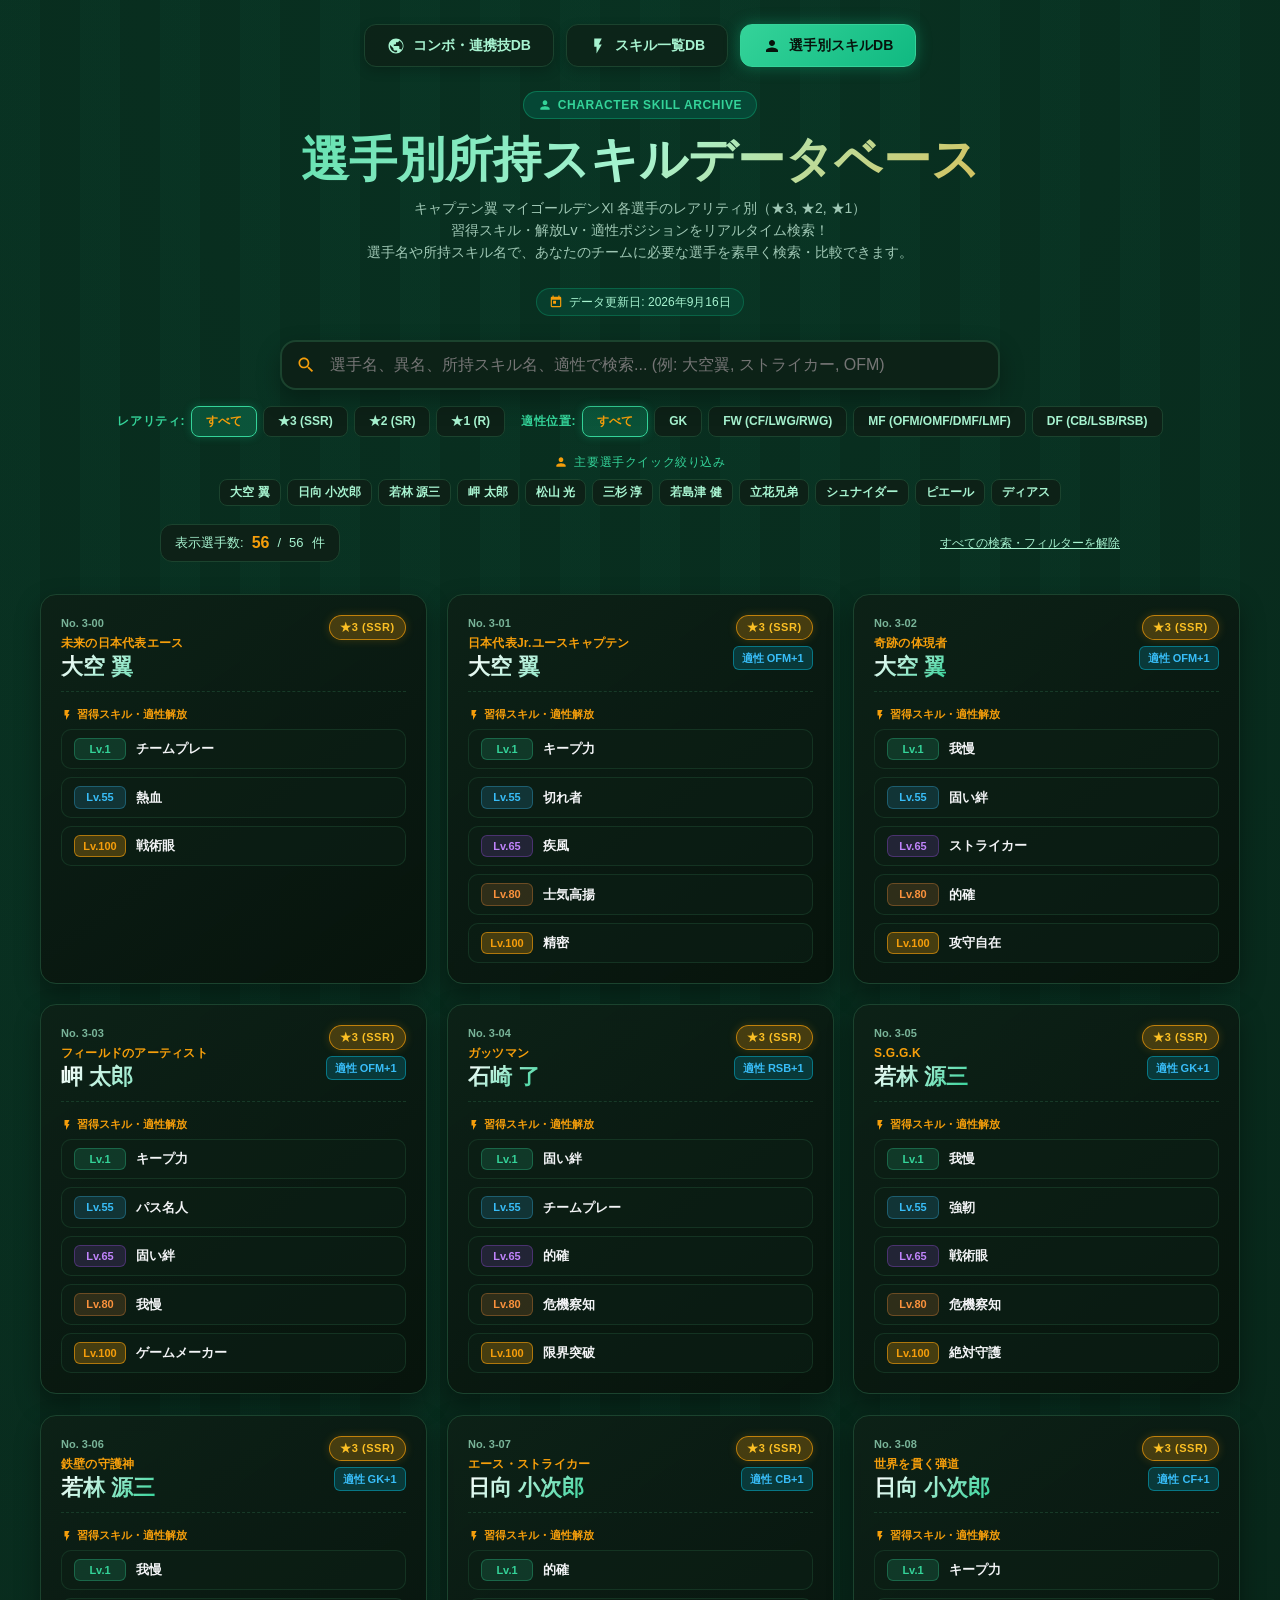
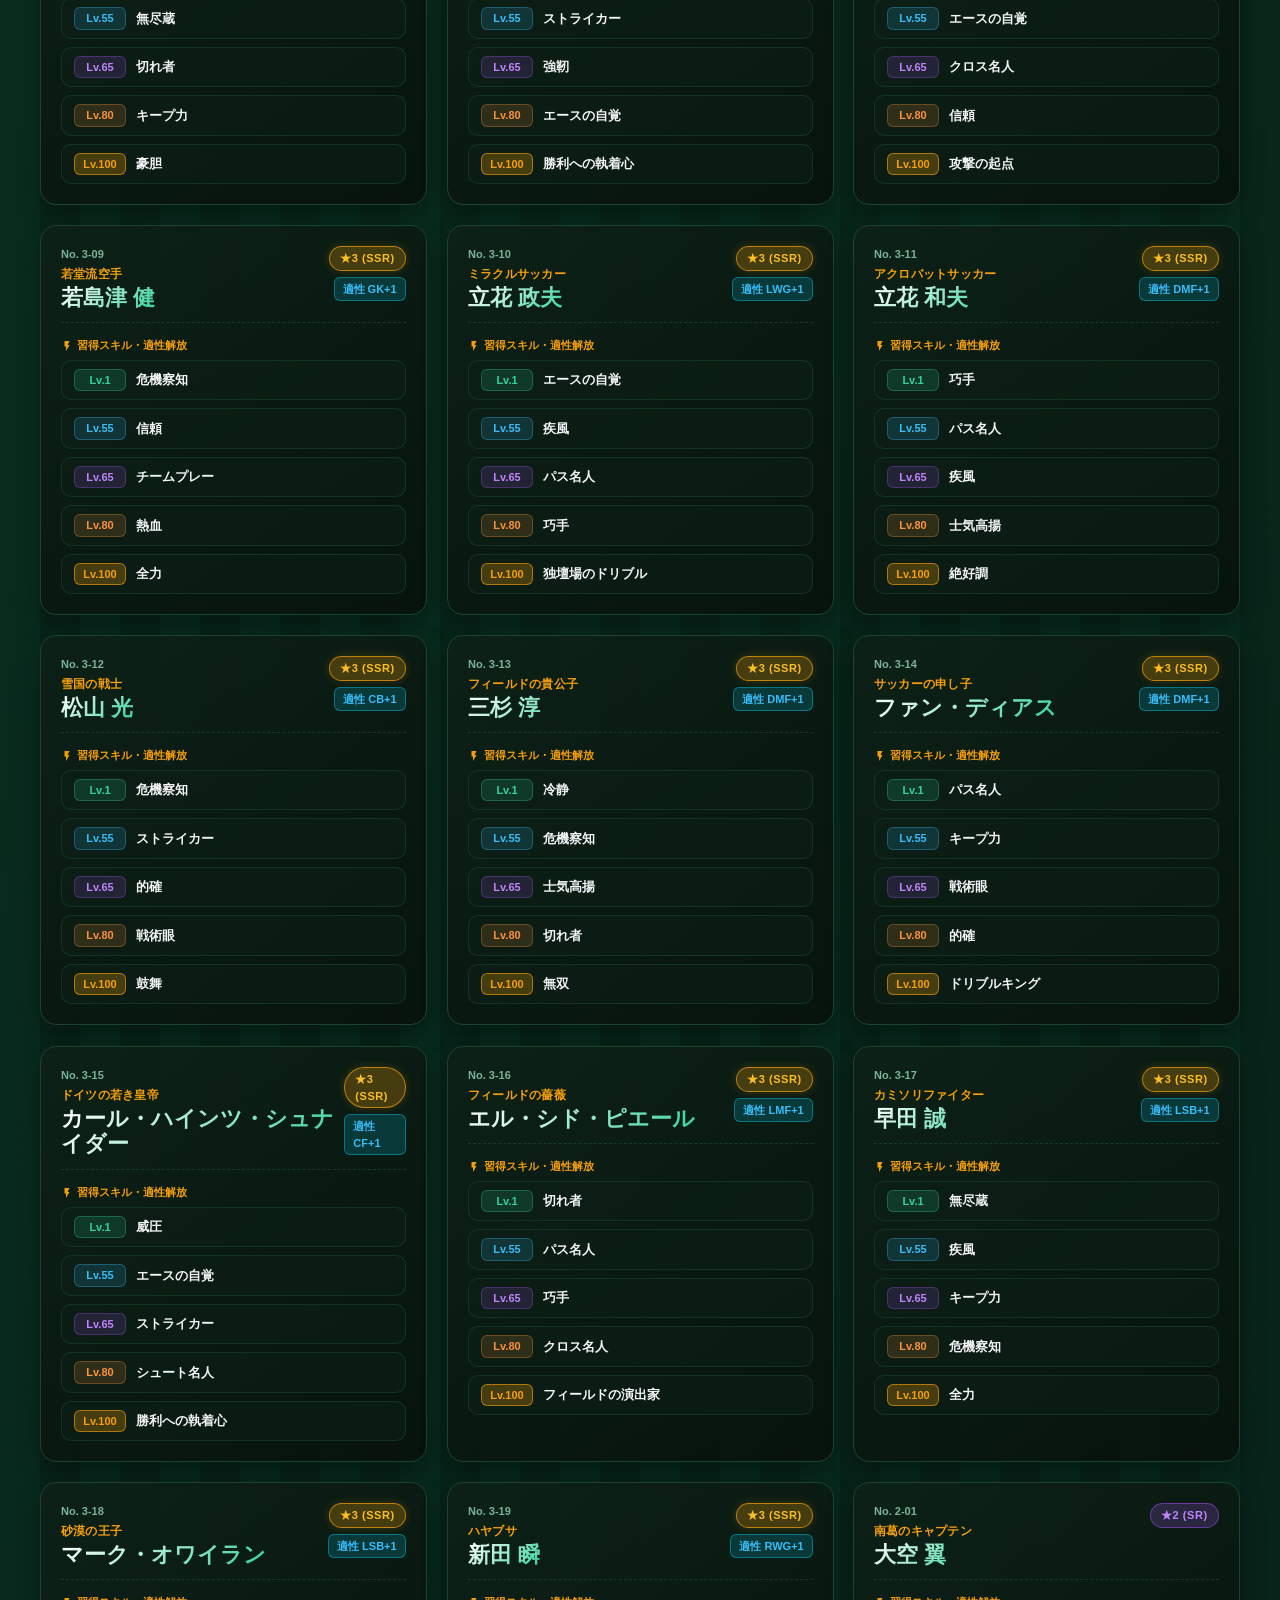
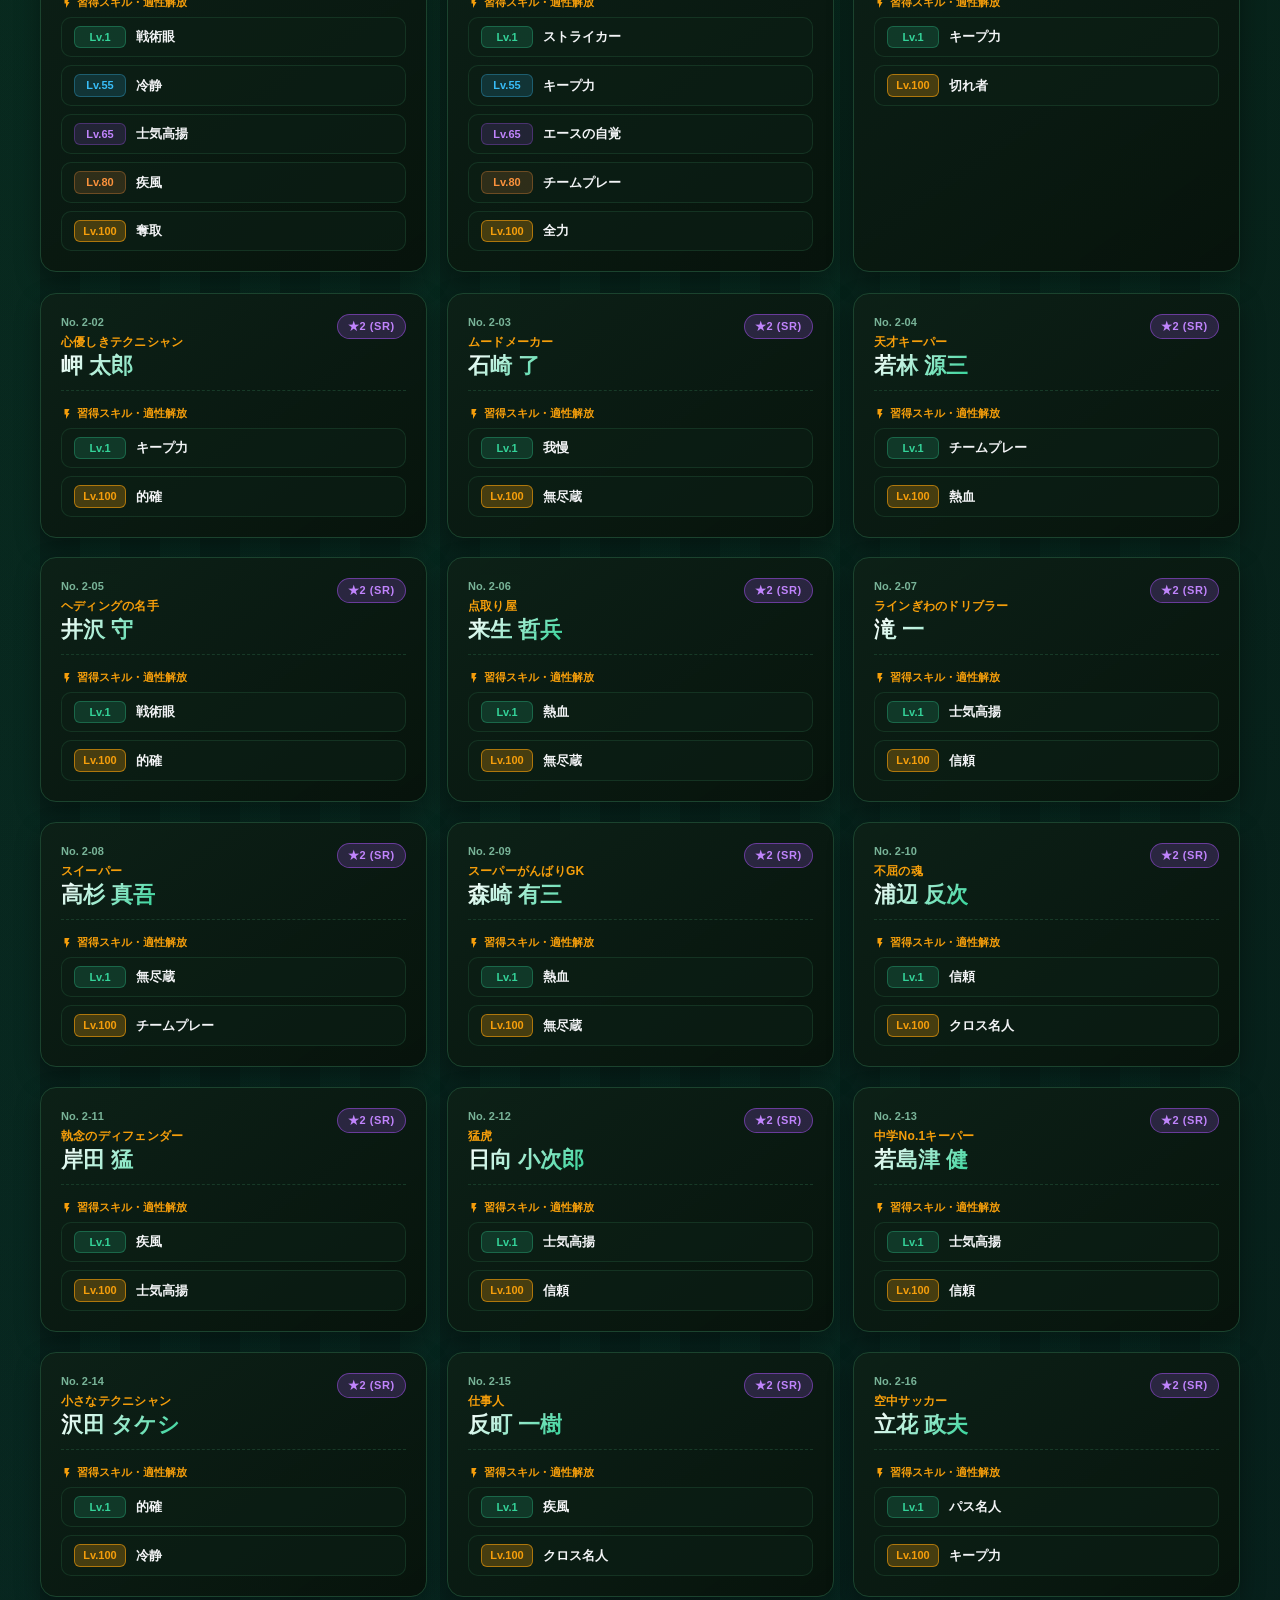
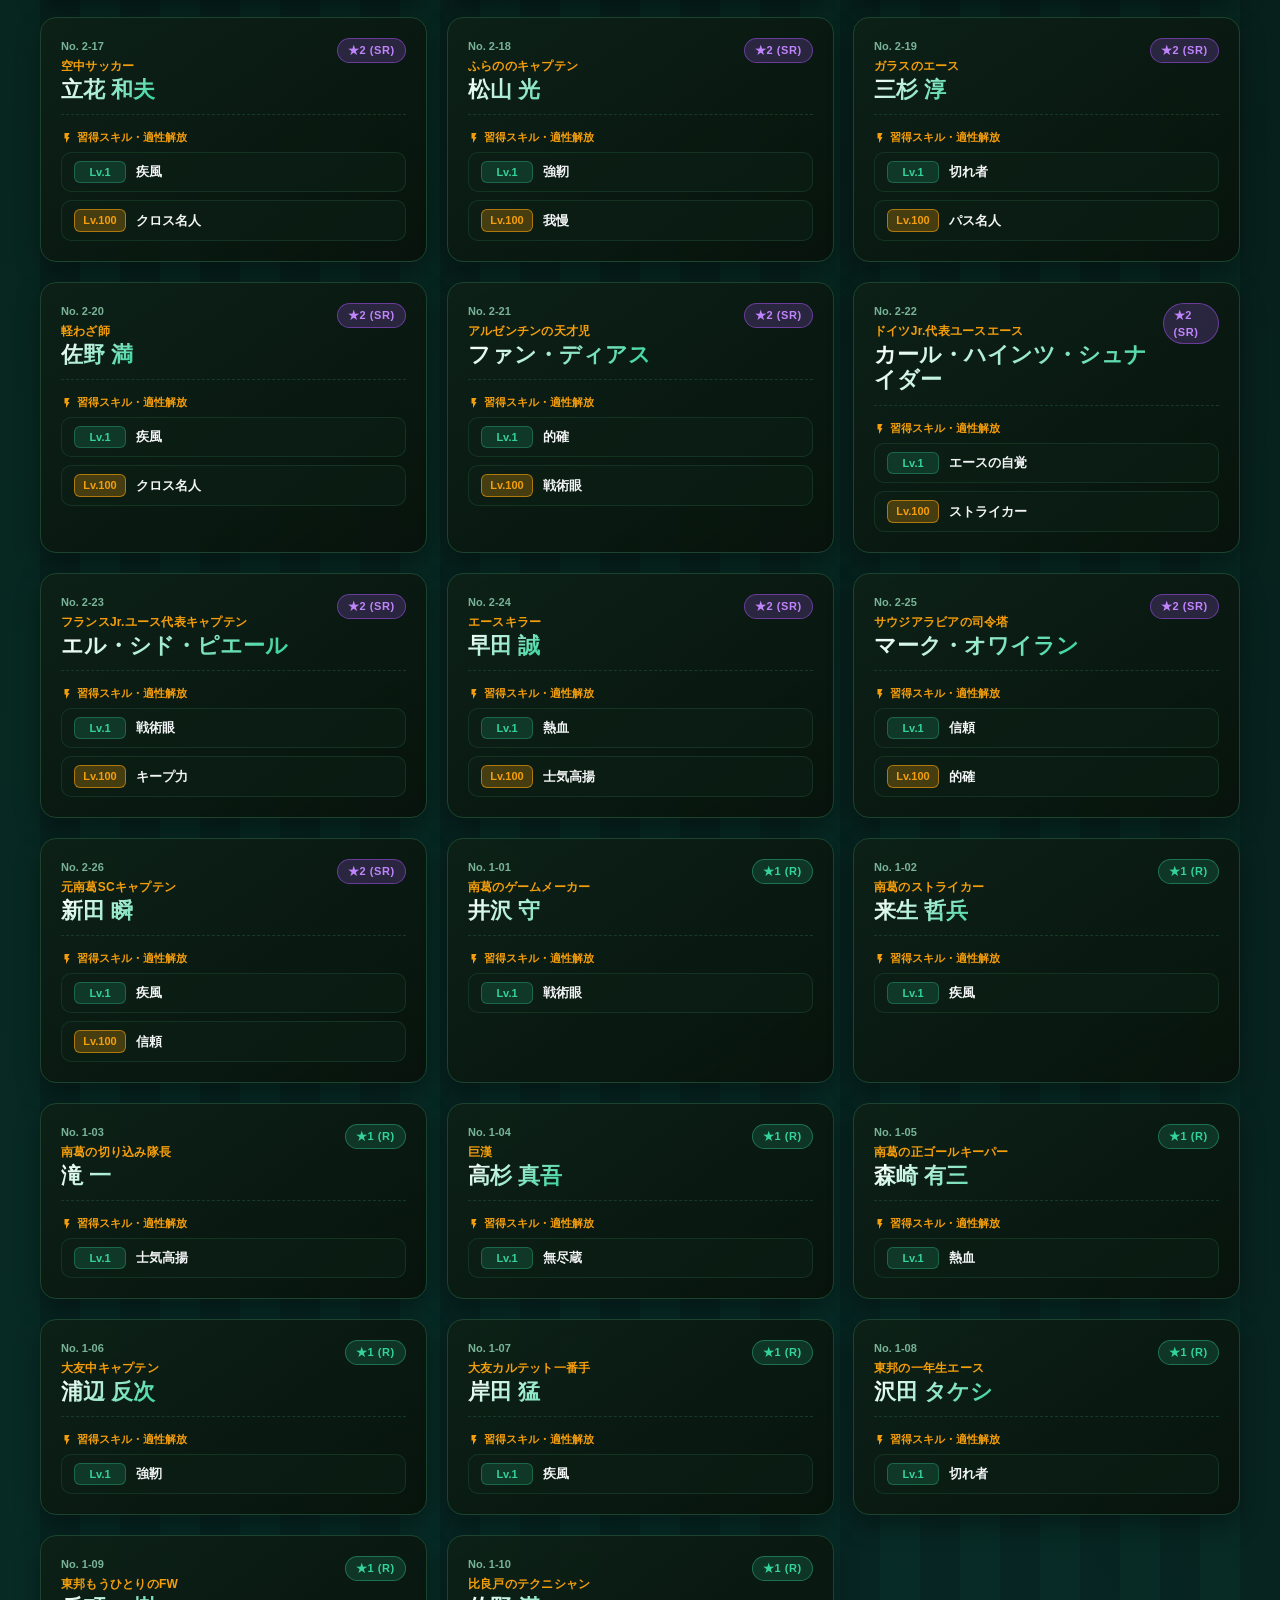
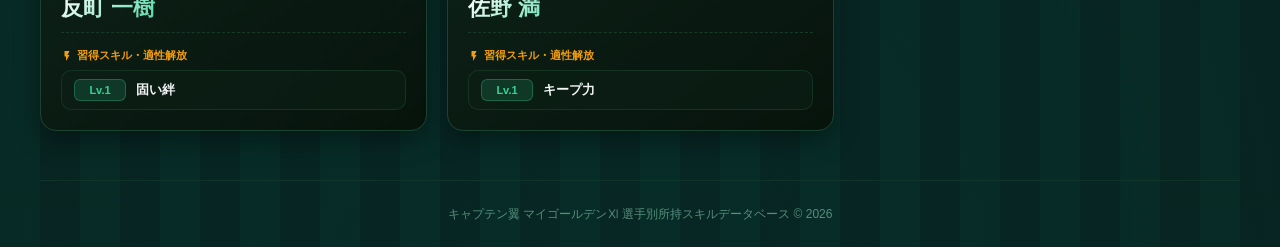
==== commit d3fec509: "Add files via upload" ====
--- a/character-skill.html
+++ b/character-skill.html
@@ -890,7 +890,8 @@
         "キモノ", "シップウ", "シキコウヨウ", "セイミツ", "カタキズナ", "テキカク", "コウシュジザイ",
         "メイジン", "ガマン", "キキサッチ", "ゲンカイトッパ", "キョウジン", "センジュツガン",
         "ゼッタイシュゴ", "ムジンゾウ", "ゴウタン", "ジカク", "コウゲキキテン", "レイセイ",
-        "ムソウ", "イアツ", "ダッシュ", "ゼンリョク", "コブ", "オオゾラツバサ", "リョク"
+        "ムソウ", "イアツ", "ダッシュ", "ゼンリョク", "コブ", "オオゾラツバサ", "リョク",
+        "コウシュ", "シンライ"
       ];
 
       function cleanRubyText(str) {
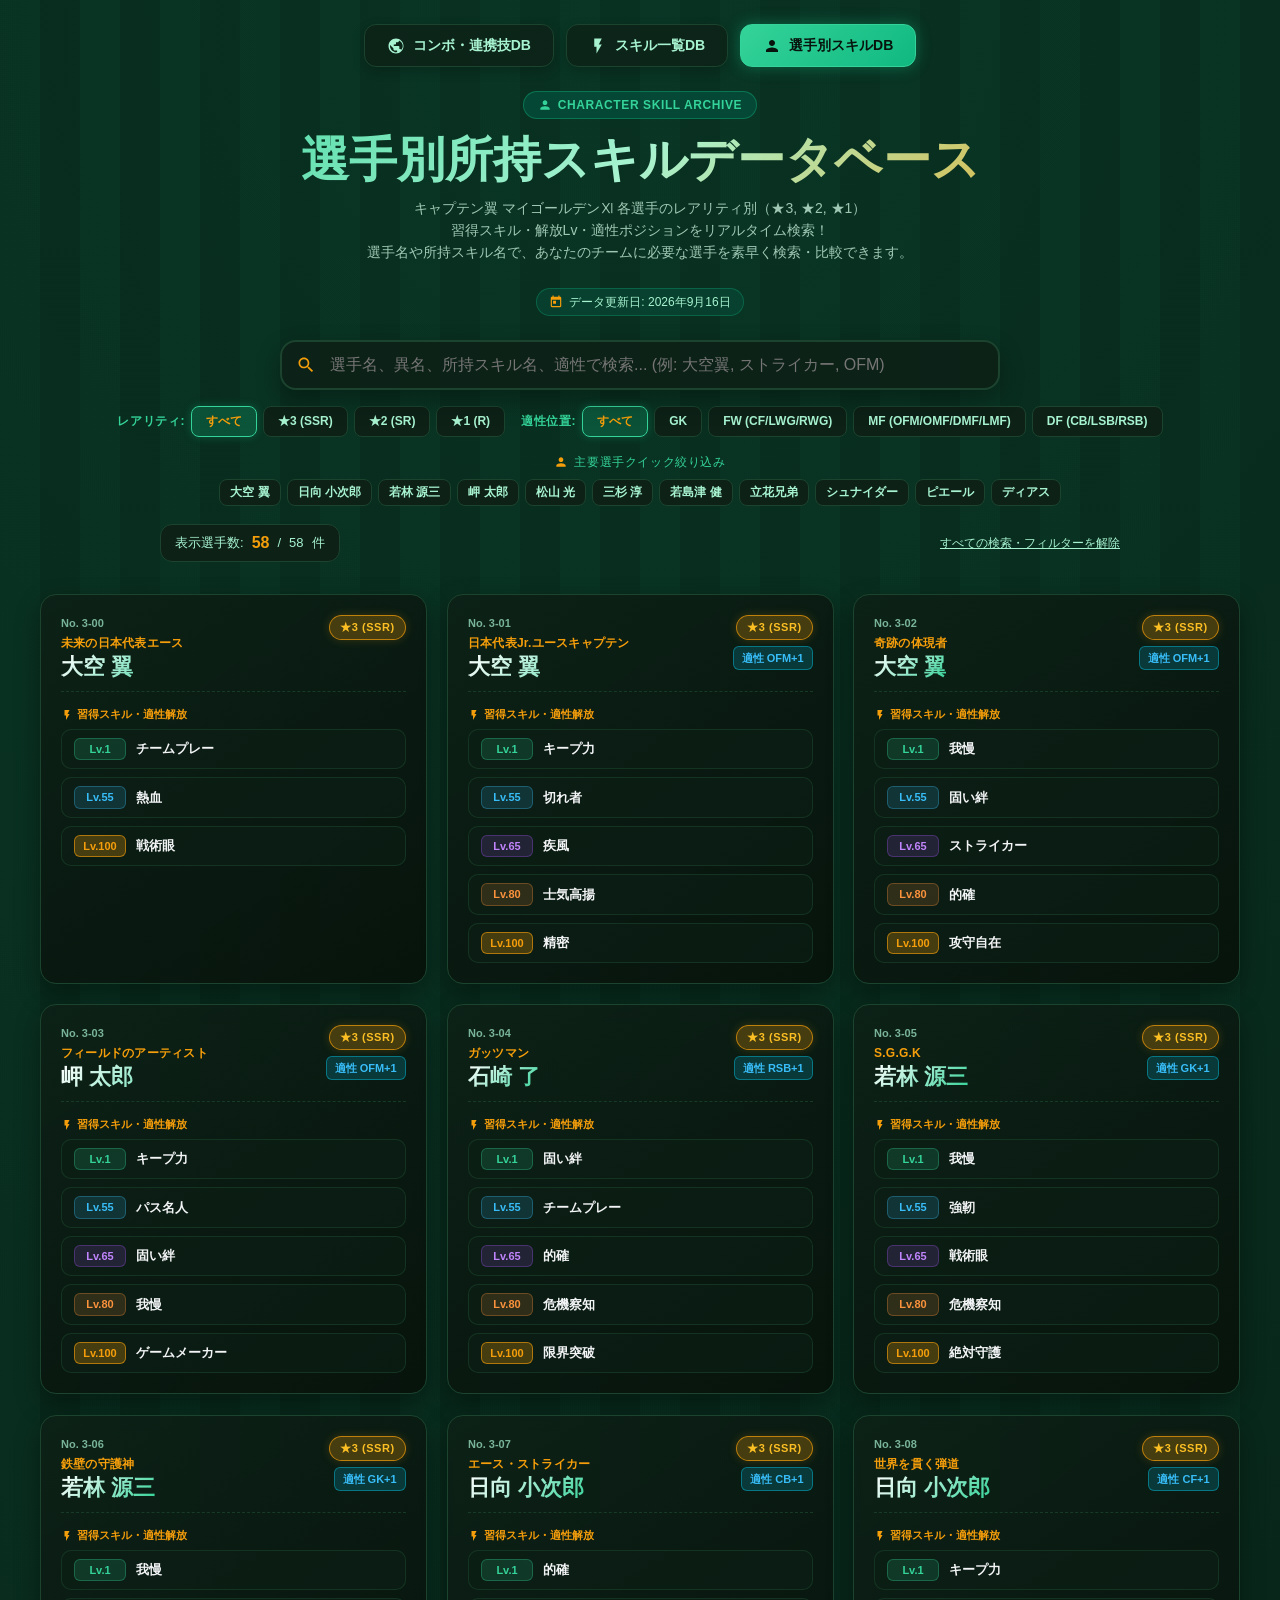
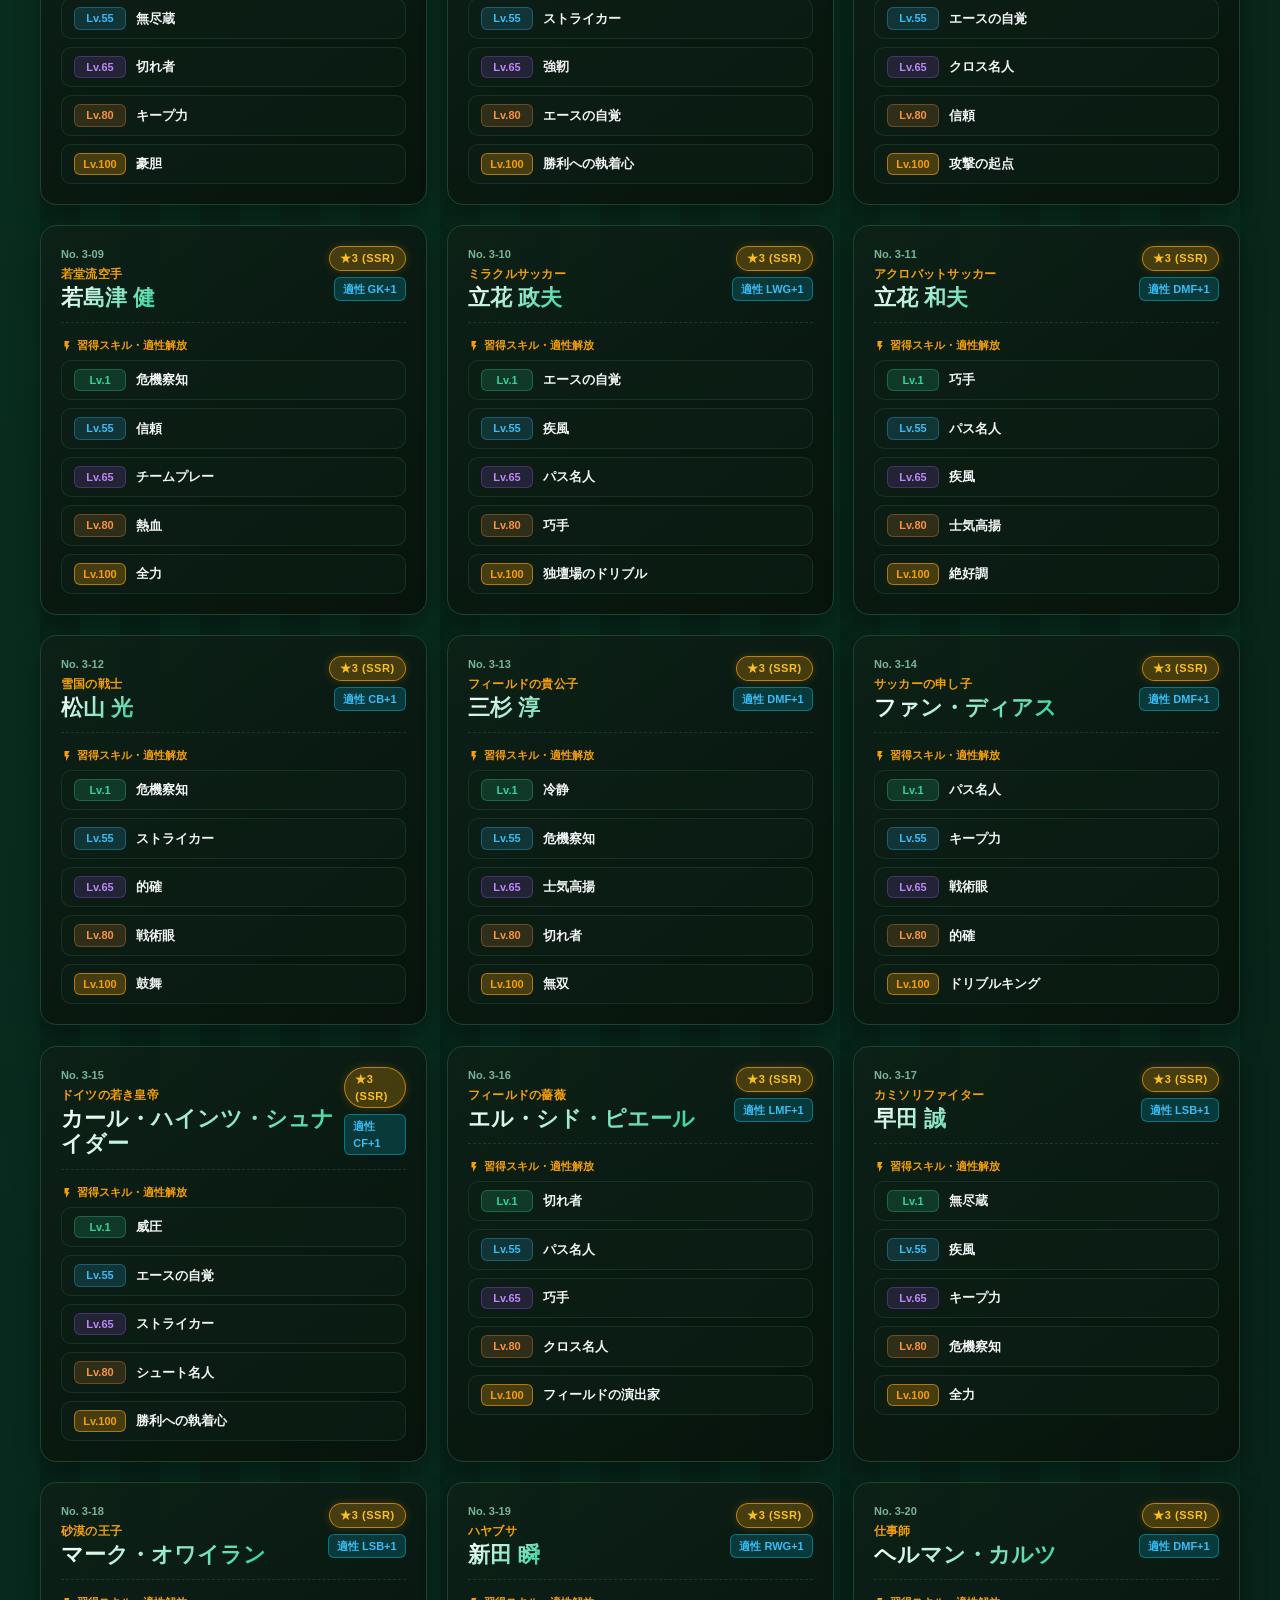
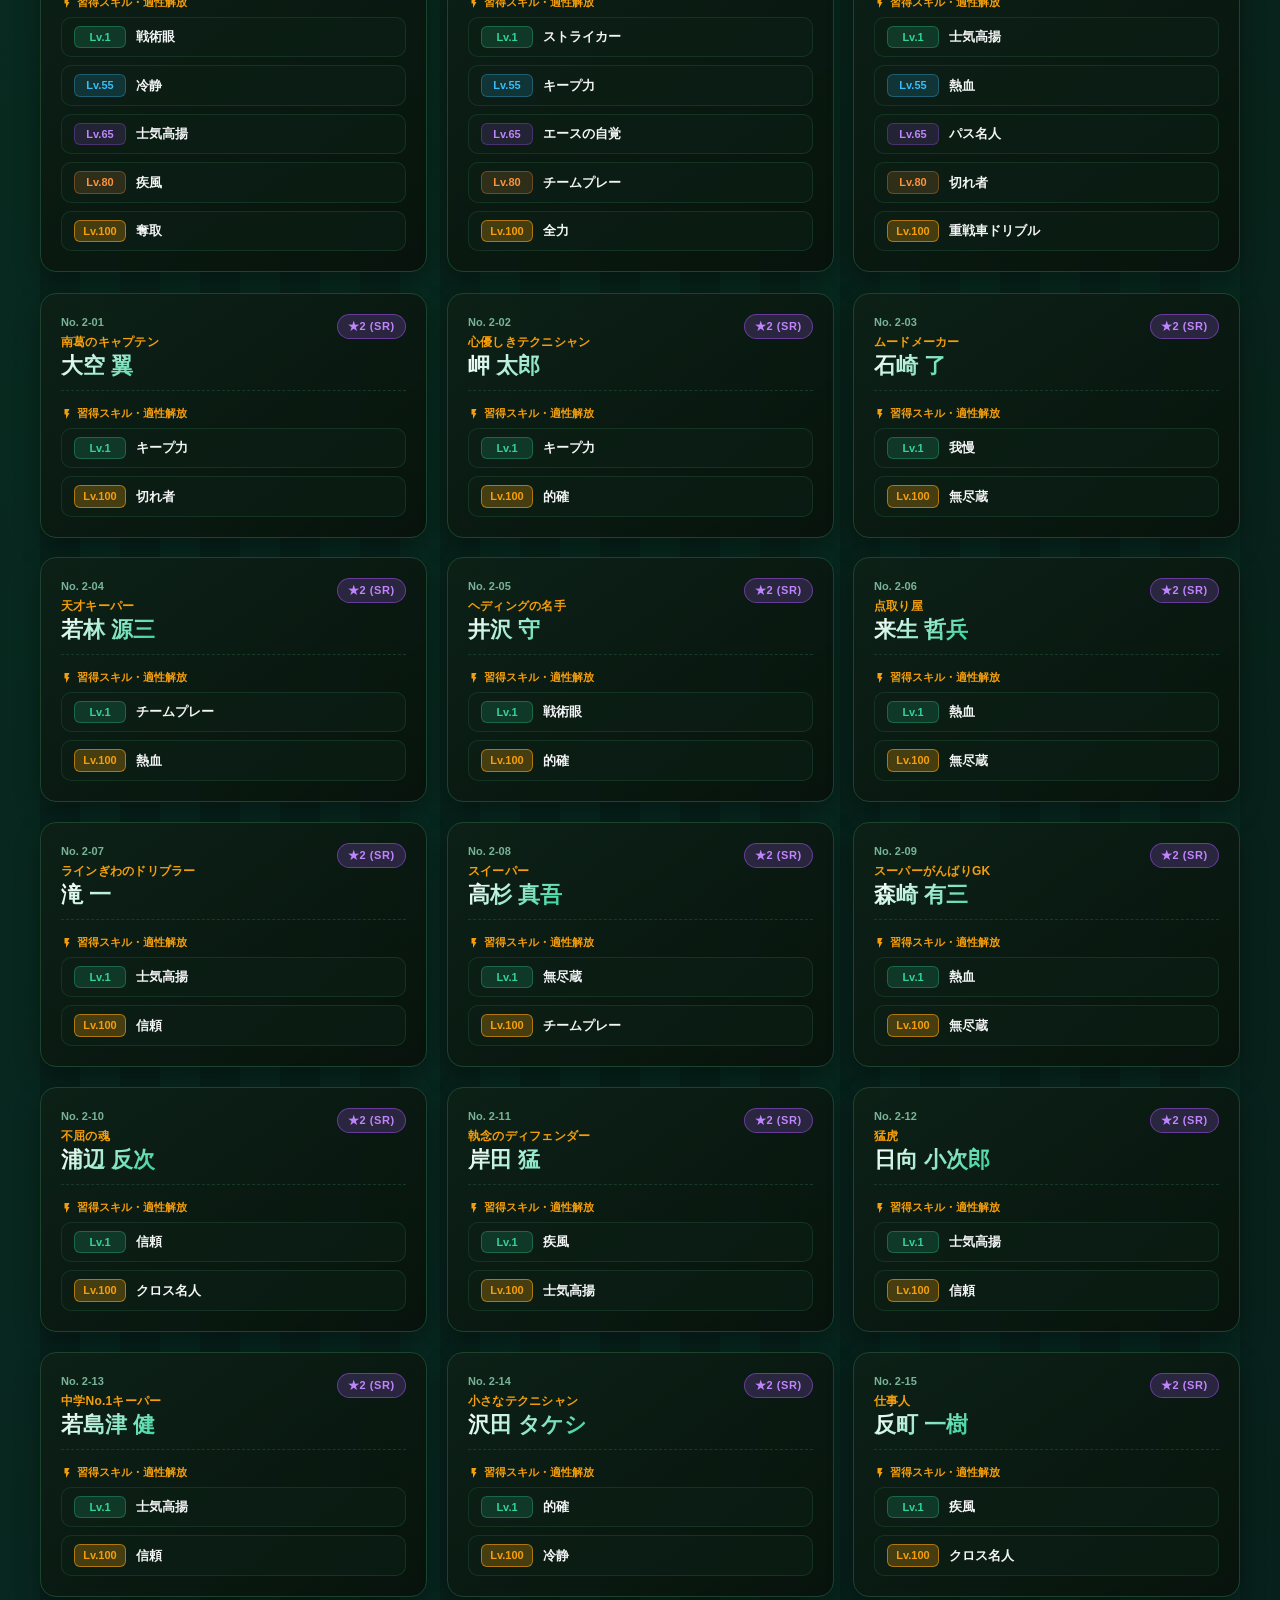
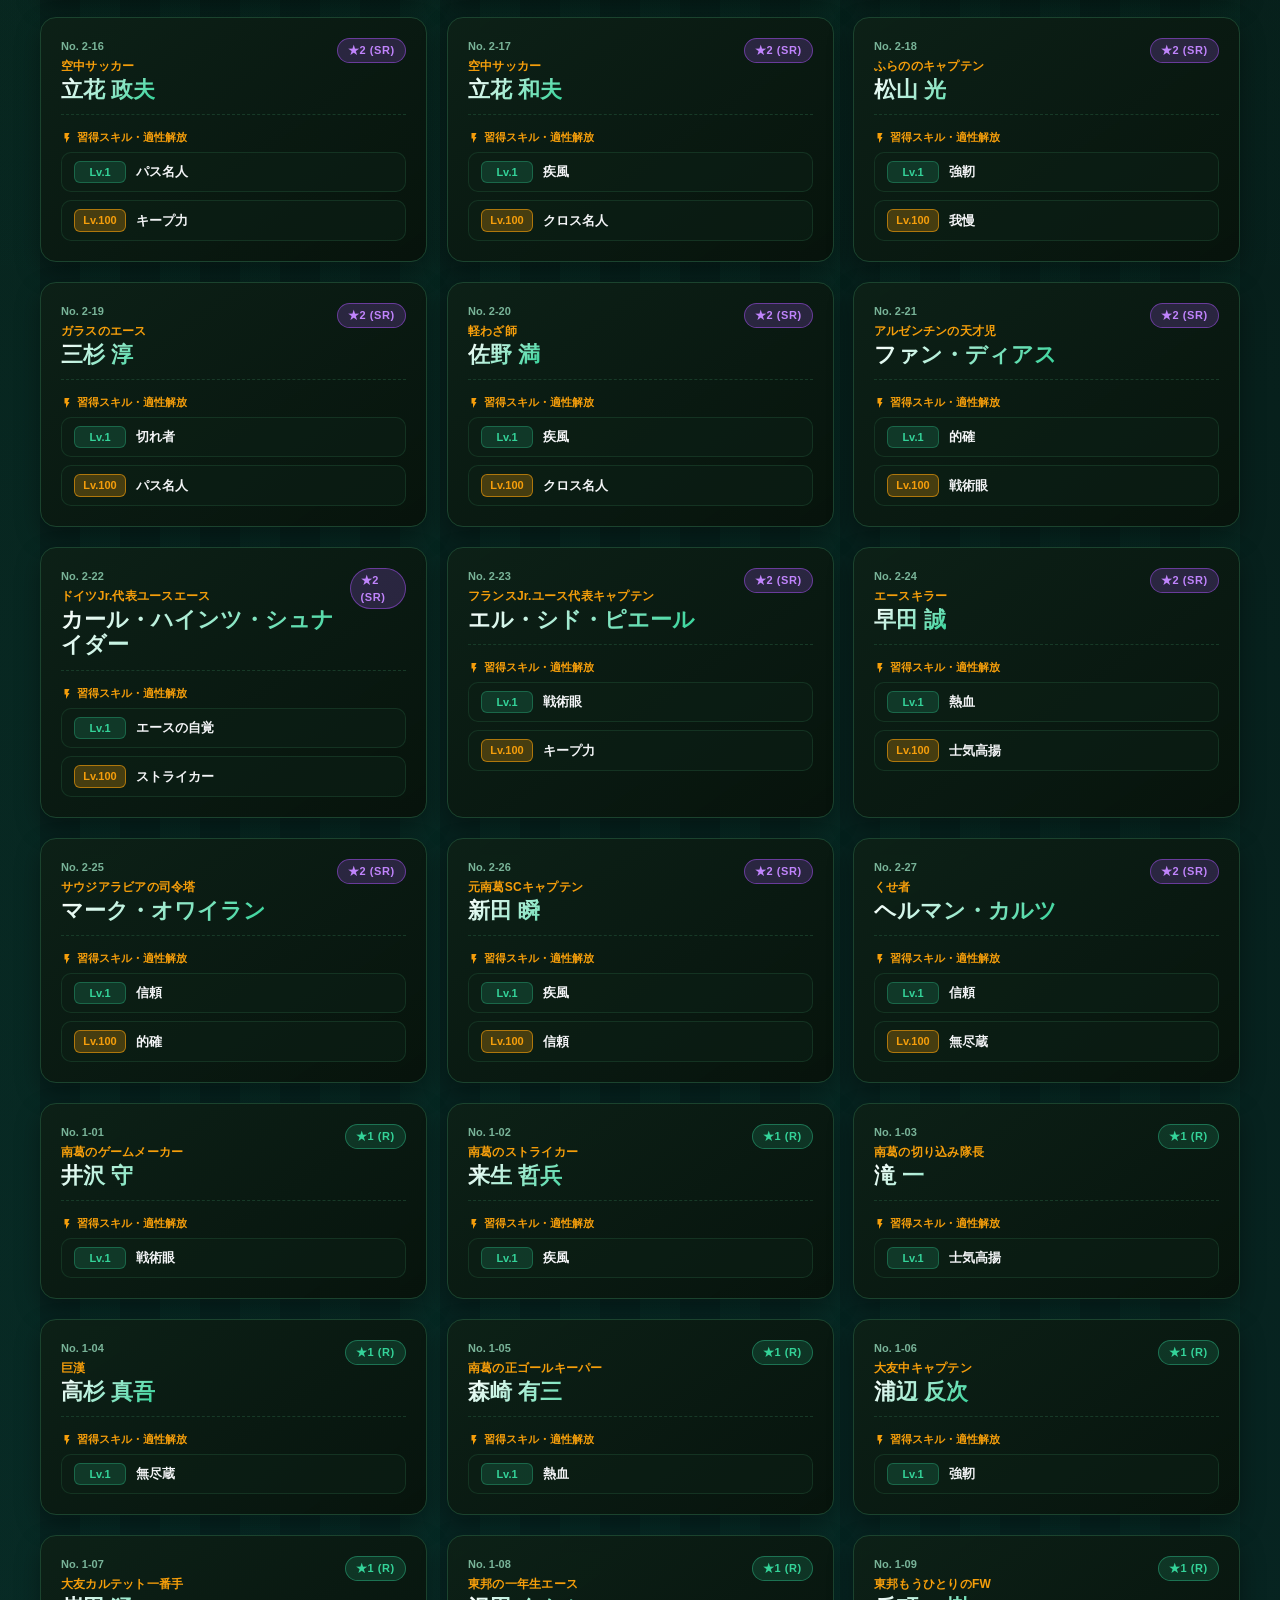
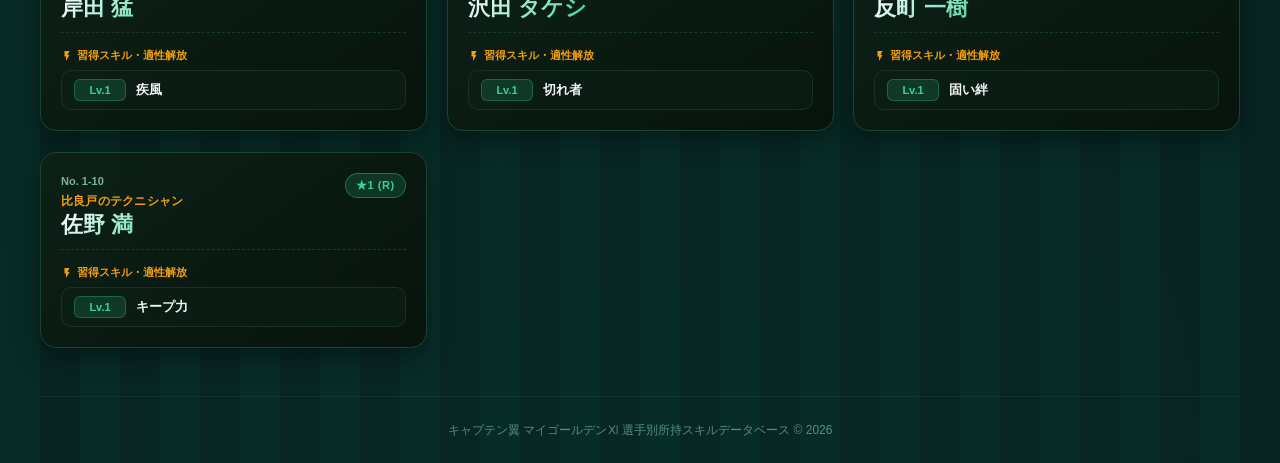
==== commit 71b6d3ae: "Add files via upload" ====
--- a/character-skill.html
+++ b/character-skill.html
@@ -839,6 +839,7 @@
         { "no": "3-17", "star": 3, "title": "カミソリファイター", "name": "早田 誠", "skills": { "lv1": "無尽蔵ムジンゾウ", "lv55": "疾風シップウ", "lv65": "キープ力リョク", "lv80": "危機察知キキサッチ", "lv100": "全力ゼンリョク" }, "aptitude": "LSB+1" },
         { "no": "3-18", "star": 3, "title": "砂漠の王子", "name": "マーク・オワイラン", "skills": { "lv1": "戦術眼センジュツガン", "lv55": "冷静レイセイ", "lv65": "士気高揚シキコウヨウ", "lv80": "疾風シップウ", "lv100": "奪取ダッシュ" }, "aptitude": "LSB+1" },
         { "no": "3-19", "star": 3, "title": "ハヤブサ", "name": "新田 瞬", "skills": { "lv1": "ストライカー", "lv55": "キープ力リョク", "lv65": "エースの自覚ジカク", "lv80": "チームプレー", "lv100": "全力ゼンリョク" }, "aptitude": "RWG+1" },
+        { "no": "3-20", "star": 3, "title": "仕事師", "name": "ヘルマン・カルツ", "skills": { "lv1": "士気高揚シキコウヨウ", "lv55": "熱血ネッケツ", "lv65": "パス名人メイジン", "lv80": "切れ者キモノ", "lv100": "重戦車ドリブルジュウセンシャ" }, "aptitude": "DMF+1" },
         { "no": "2-01", "star": 2, "title": "南葛のキャプテン", "name": "大空 翼", "skills": { "lv1": "キープ力リョク", "lv55": "", "lv65": "", "lv80": "", "lv100": "切れ者キモノ" }, "aptitude": "" },
         { "no": "2-02", "star": 2, "title": "心優しきテクニシャン", "name": "岬 太郎", "skills": { "lv1": "キープ力リョク", "lv55": "", "lv65": "", "lv80": "", "lv100": "的確テキカク" }, "aptitude": "" },
         { "no": "2-03", "star": 2, "title": "ムードメーカー", "name": "石崎 了", "skills": { "lv1": "我慢ガマン", "lv55": "", "lv65": "", "lv80": "", "lv100": "無尽蔵ムジンゾウ" }, "aptitude": "" },
@@ -865,6 +866,7 @@
         { "no": "2-24", "star": 2, "title": "エースキラー", "name": "早田 誠", "skills": { "lv1": "熱血ネッケツ", "lv55": "", "lv65": "", "lv80": "", "lv100": "士気高揚シキコウヨウ" }, "aptitude": "" },
         { "no": "2-25", "star": 2, "title": "サウジアラビアの司令塔", "name": "マーク・オワイラン", "skills": { "lv1": "信頼シンライ", "lv55": "", "lv65": "", "lv80": "", "lv100": "的確テキカク" }, "aptitude": "" },
         { "no": "2-26", "star": 2, "title": "元南葛SCキャプテン", "name": "新田 瞬", "skills": { "lv1": "疾風シップウ", "lv55": "", "lv65": "", "lv80": "", "lv100": "信頼シンライ" }, "aptitude": "" },
+        { "no": "2-27", "star": 2, "title": "くせ者", "name": "ヘルマン・カルツ", "skills": { "lv1": "信頼シンライ", "lv55": "", "lv65": "", "lv80": "", "lv100": "無尽蔵ムジンゾウ" }, "aptitude": "" },
         { "no": "1-01", "star": 1, "title": "南葛のゲームメーカー", "name": "井沢 守", "skills": { "lv1": "戦術眼センジュツガン", "lv55": "", "lv65": "", "lv80": "", "lv100": "" }, "aptitude": "" },
         { "no": "1-02", "star": 1, "title": "南葛のストライカー", "name": "来生 哲兵", "skills": { "lv1": "疾風シップウ", "lv55": "", "lv65": "", "lv80": "", "lv100": "" }, "aptitude": "" },
         { "no": "1-03", "star": 1, "title": "南葛の切り込み隊長", "name": "滝 一", "skills": { "lv1": "士気高揚シキコウヨウ", "lv55": "", "lv65": "", "lv80": "", "lv100": "" }, "aptitude": "" },
@@ -891,7 +893,7 @@
         "メイジン", "ガマン", "キキサッチ", "ゲンカイトッパ", "キョウジン", "センジュツガン",
         "ゼッタイシュゴ", "ムジンゾウ", "ゴウタン", "ジカク", "コウゲキキテン", "レイセイ",
         "ムソウ", "イアツ", "ダッシュ", "ゼンリョク", "コブ", "オオゾラツバサ", "リョク",
-        "コウシュ", "シンライ"
+        "コウシュ", "シンライ", "ジュウセンシャ"
       ];
 
       function cleanRubyText(str) {
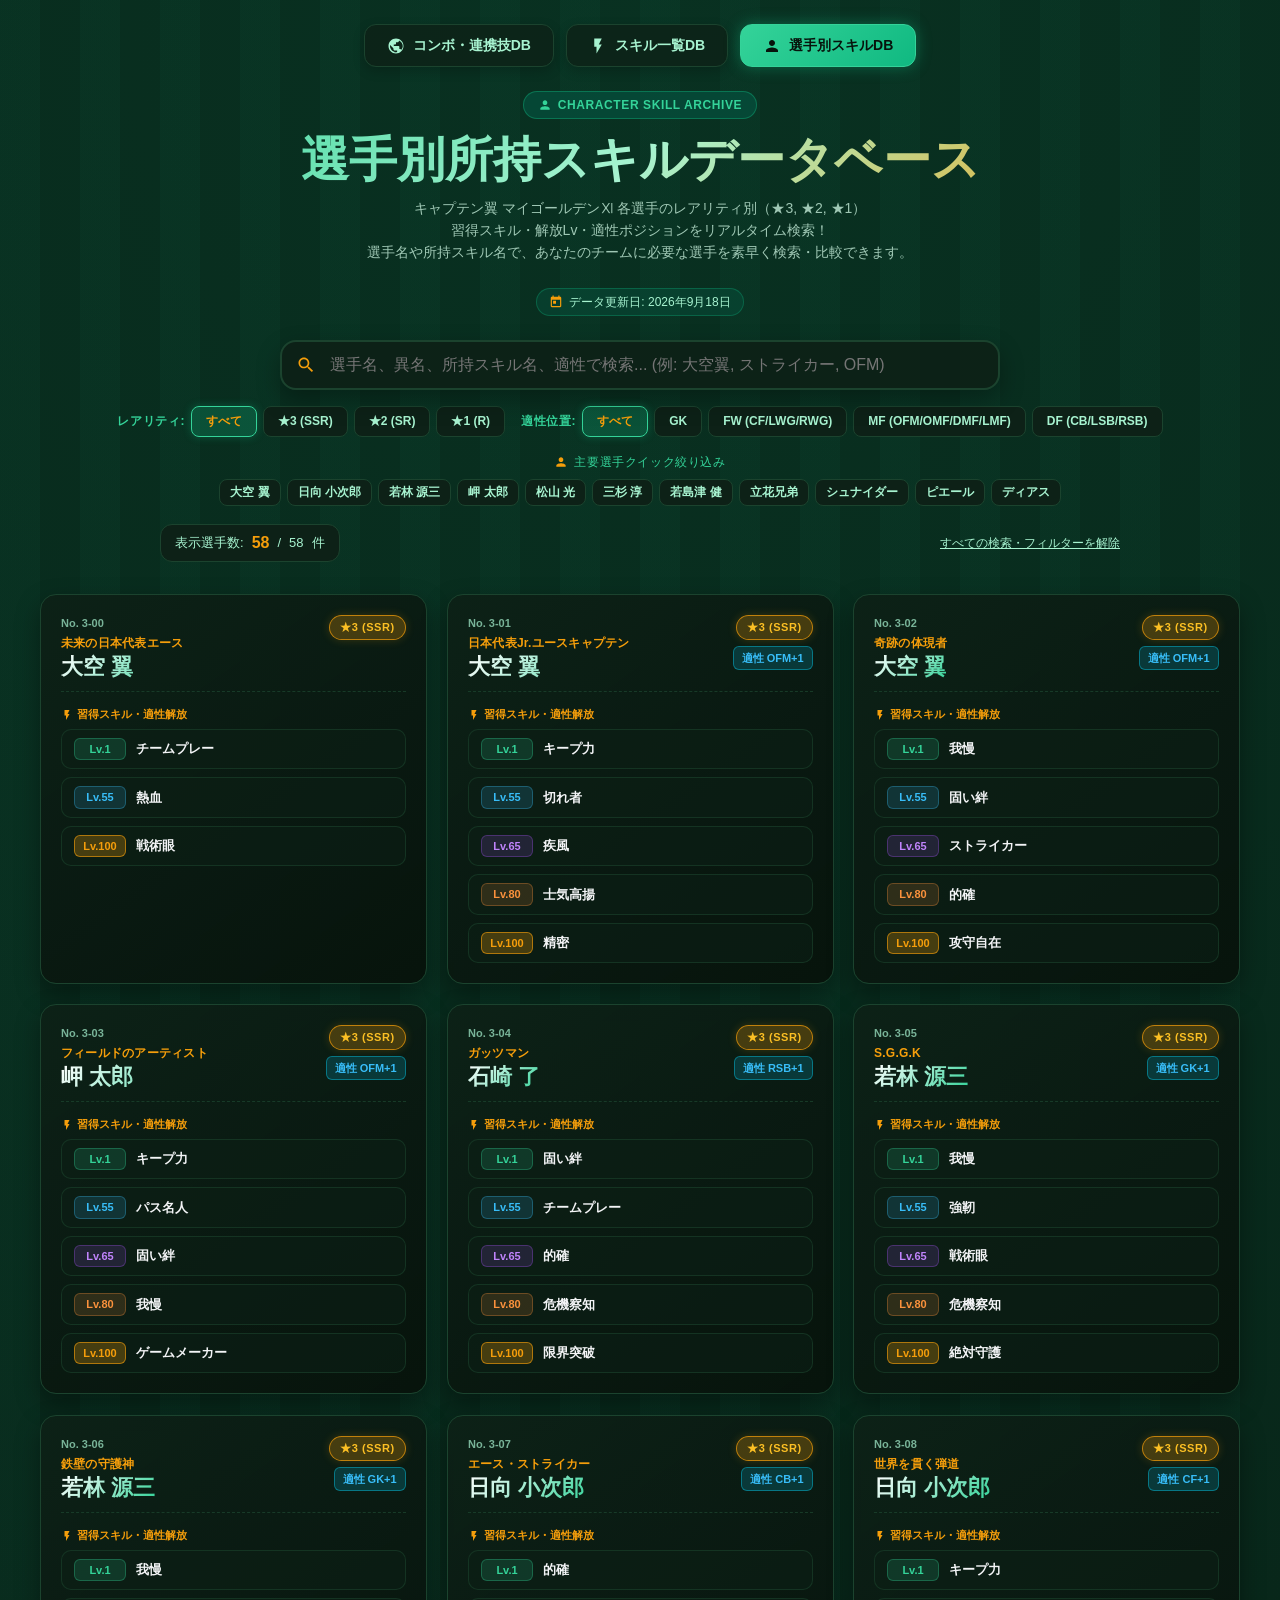
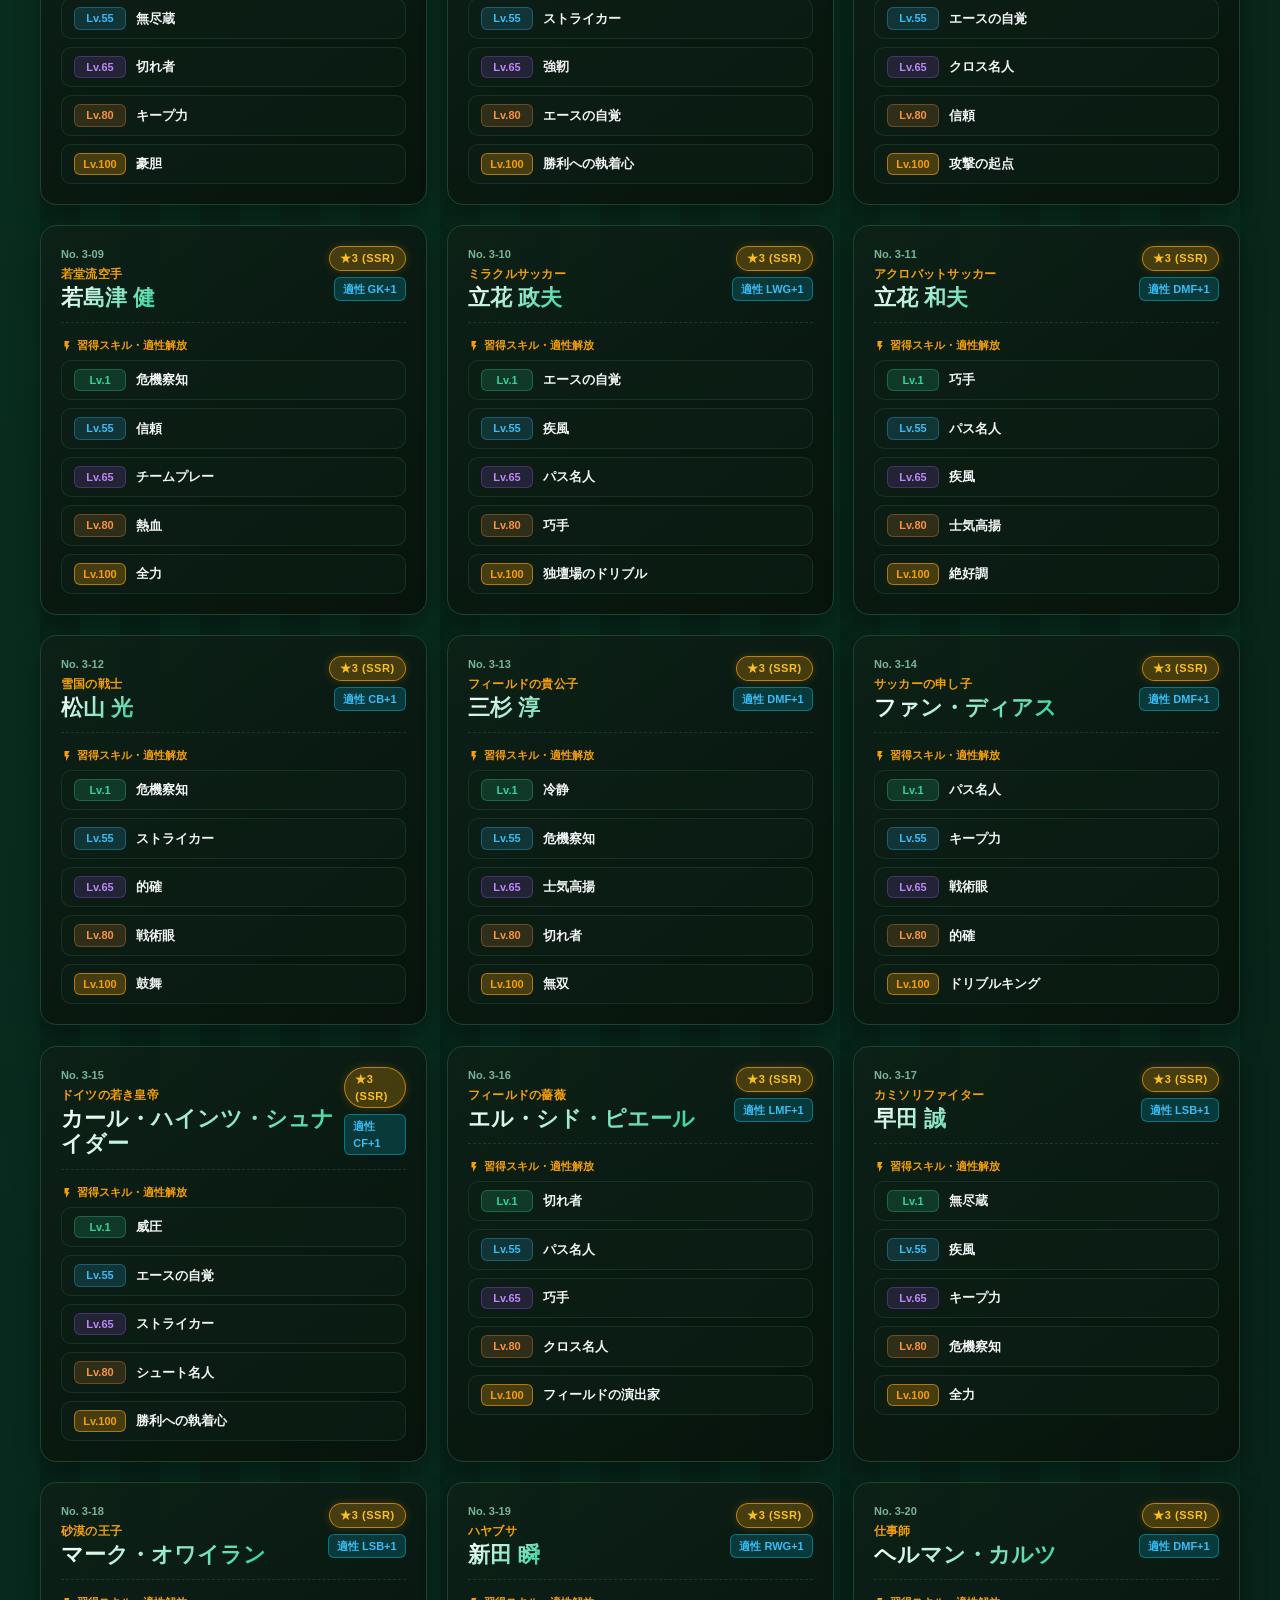
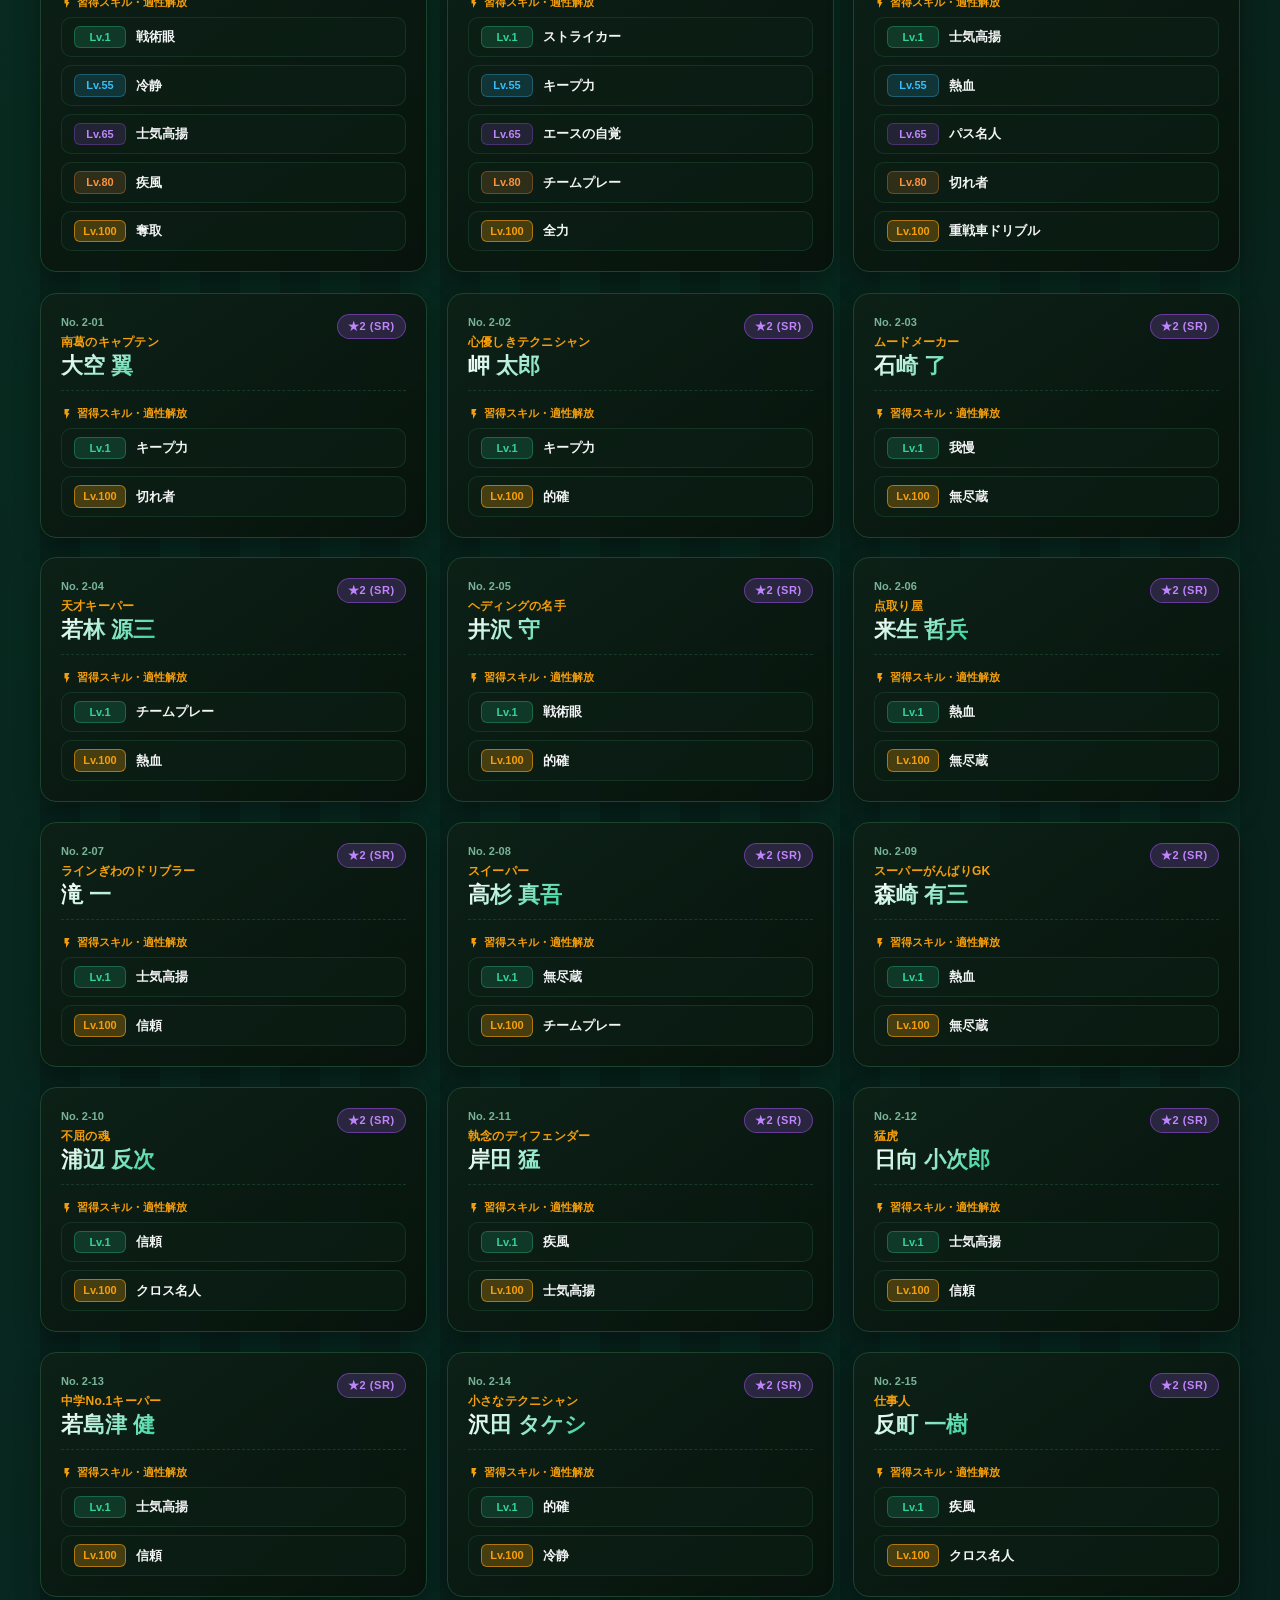
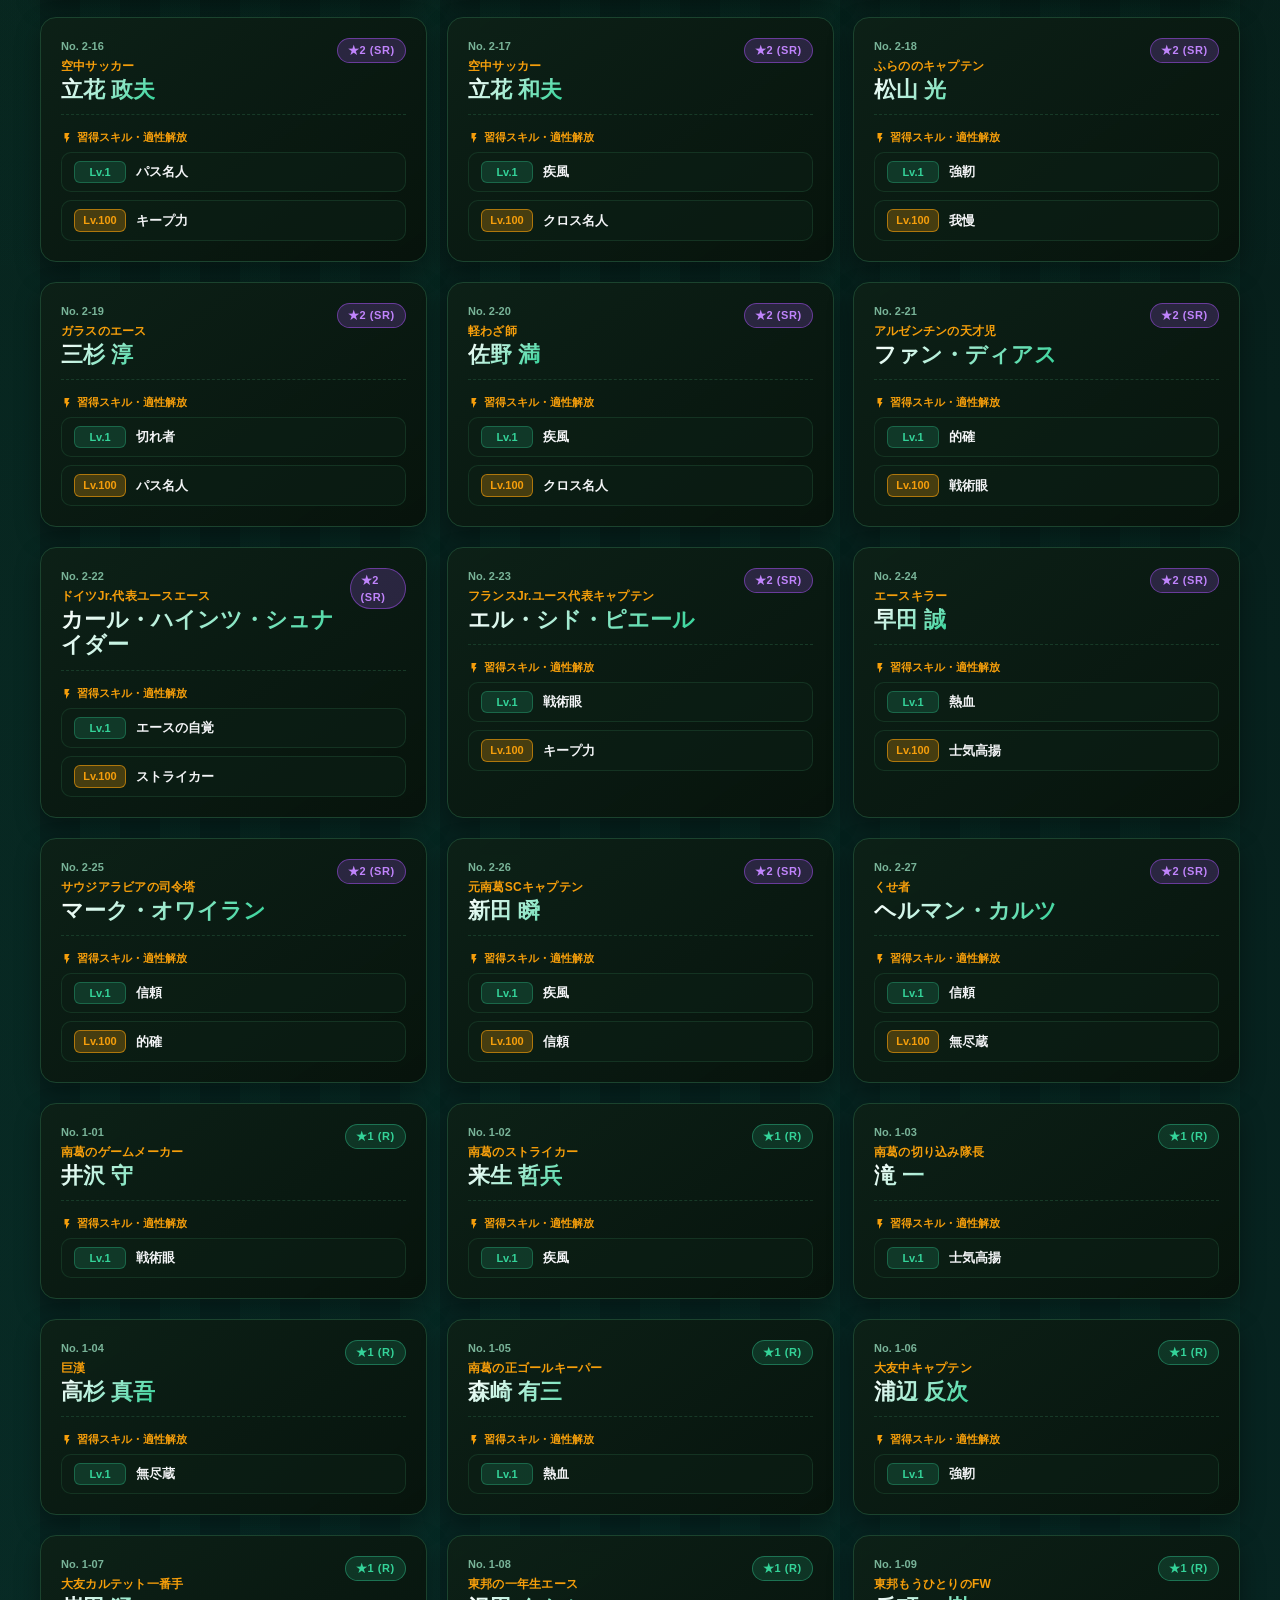
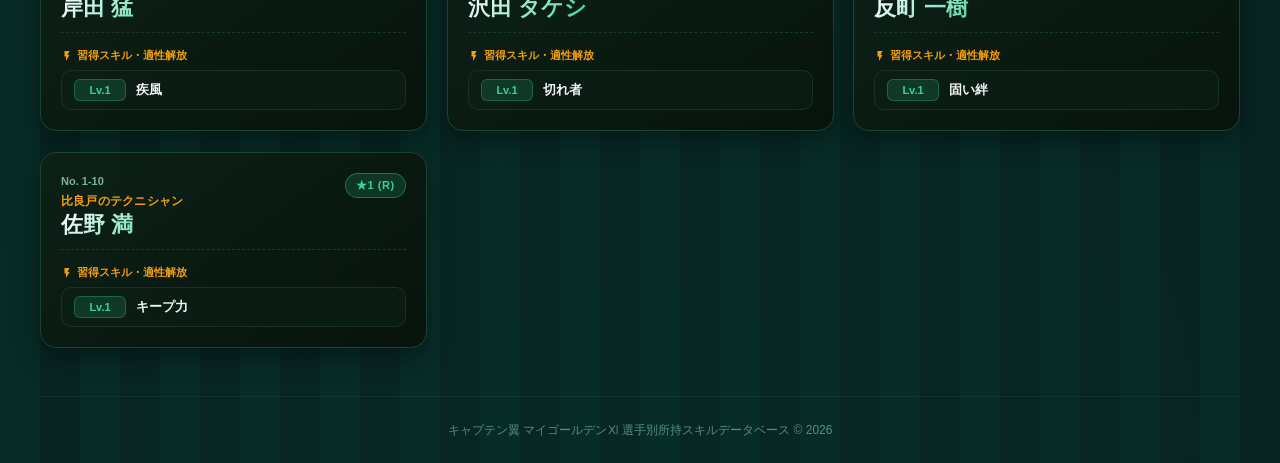
==== commit 897af468: "Add files via upload" ====
--- a/character-skill.html
+++ b/character-skill.html
@@ -708,7 +708,7 @@
           <path
             d="M19 3h-1V1h-2v2H8V1H6v2H5c-1.11 0-1.99.9-1.99 2L3 19c0 1.1.89 2 2 2h14c1.1 0 2-.9 2-2V5c0-1.1-.9-2-2-2zm0 16H5V8h14v11zM7 10h5v5H7z" />
         </svg>
-        データ更新日: 2026年9月16日
+        データ更新日: 2026年9月18日
       </span>
     </div>
 
